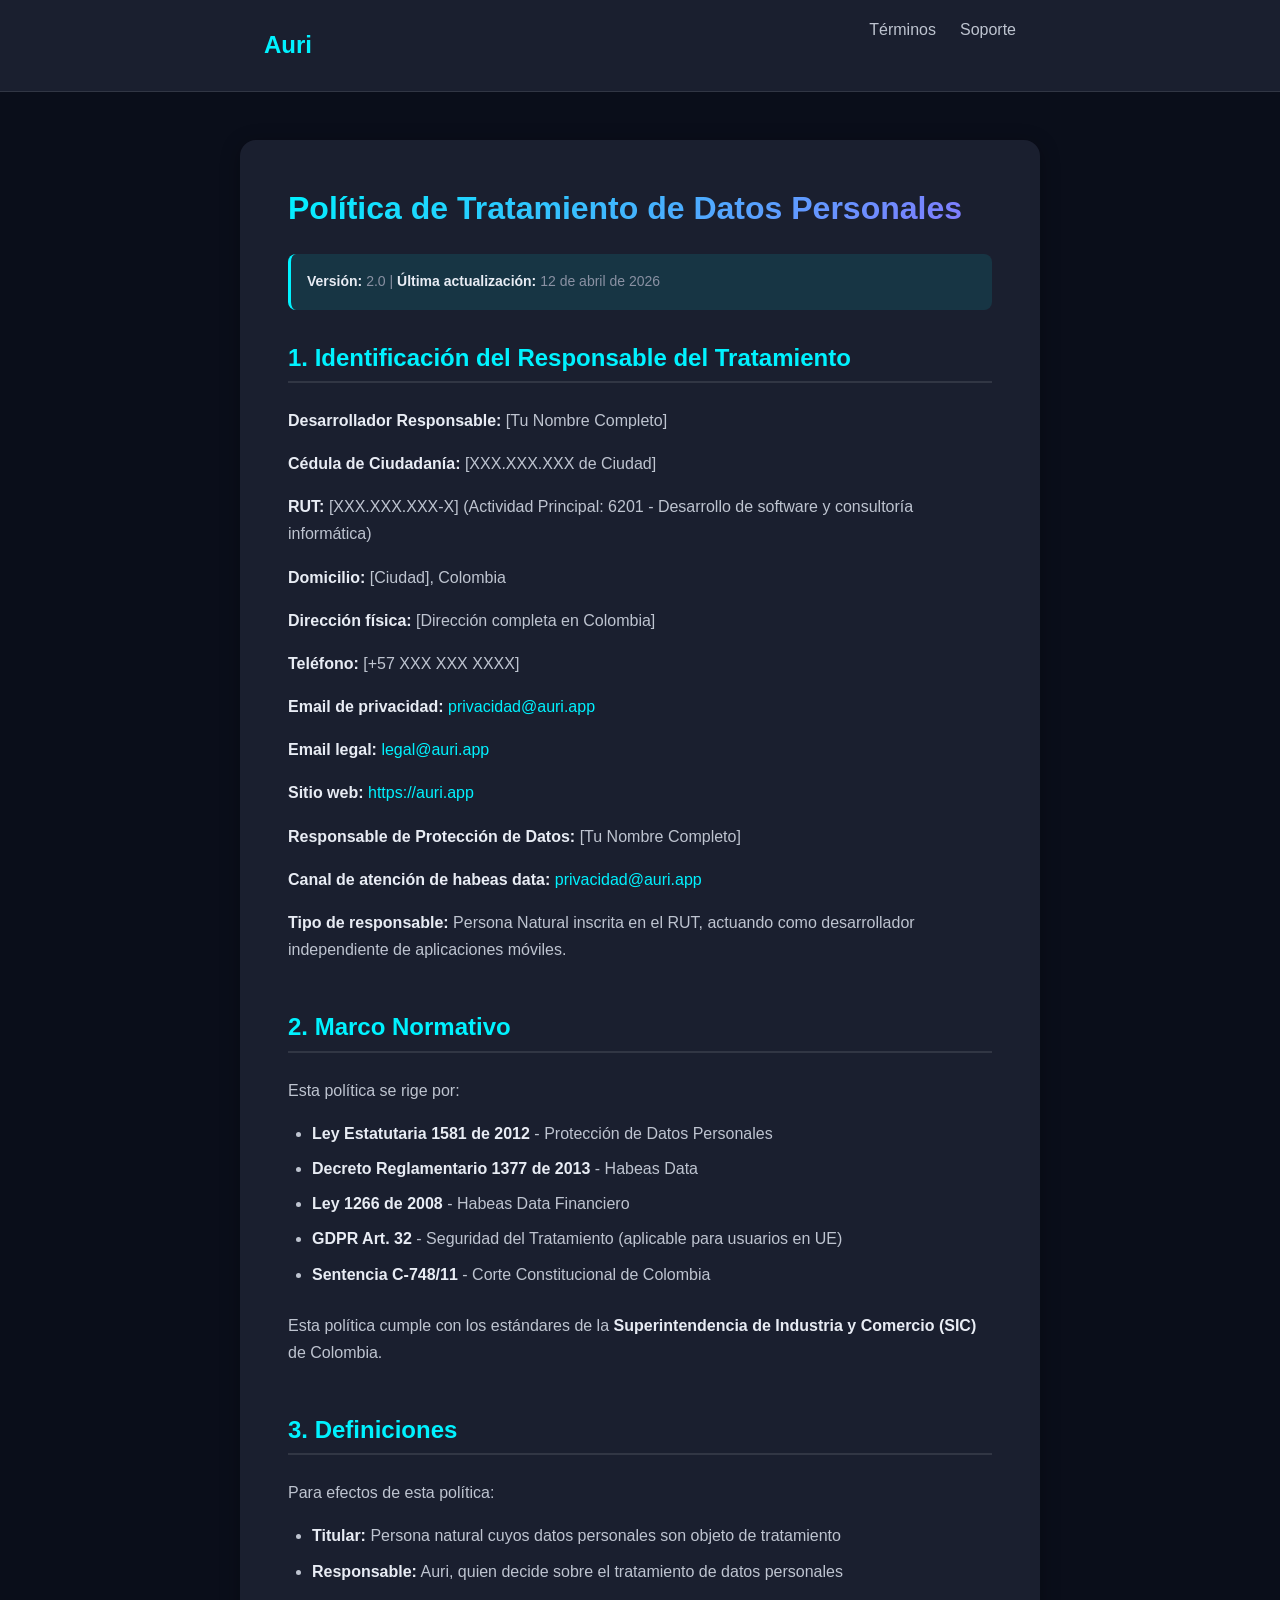
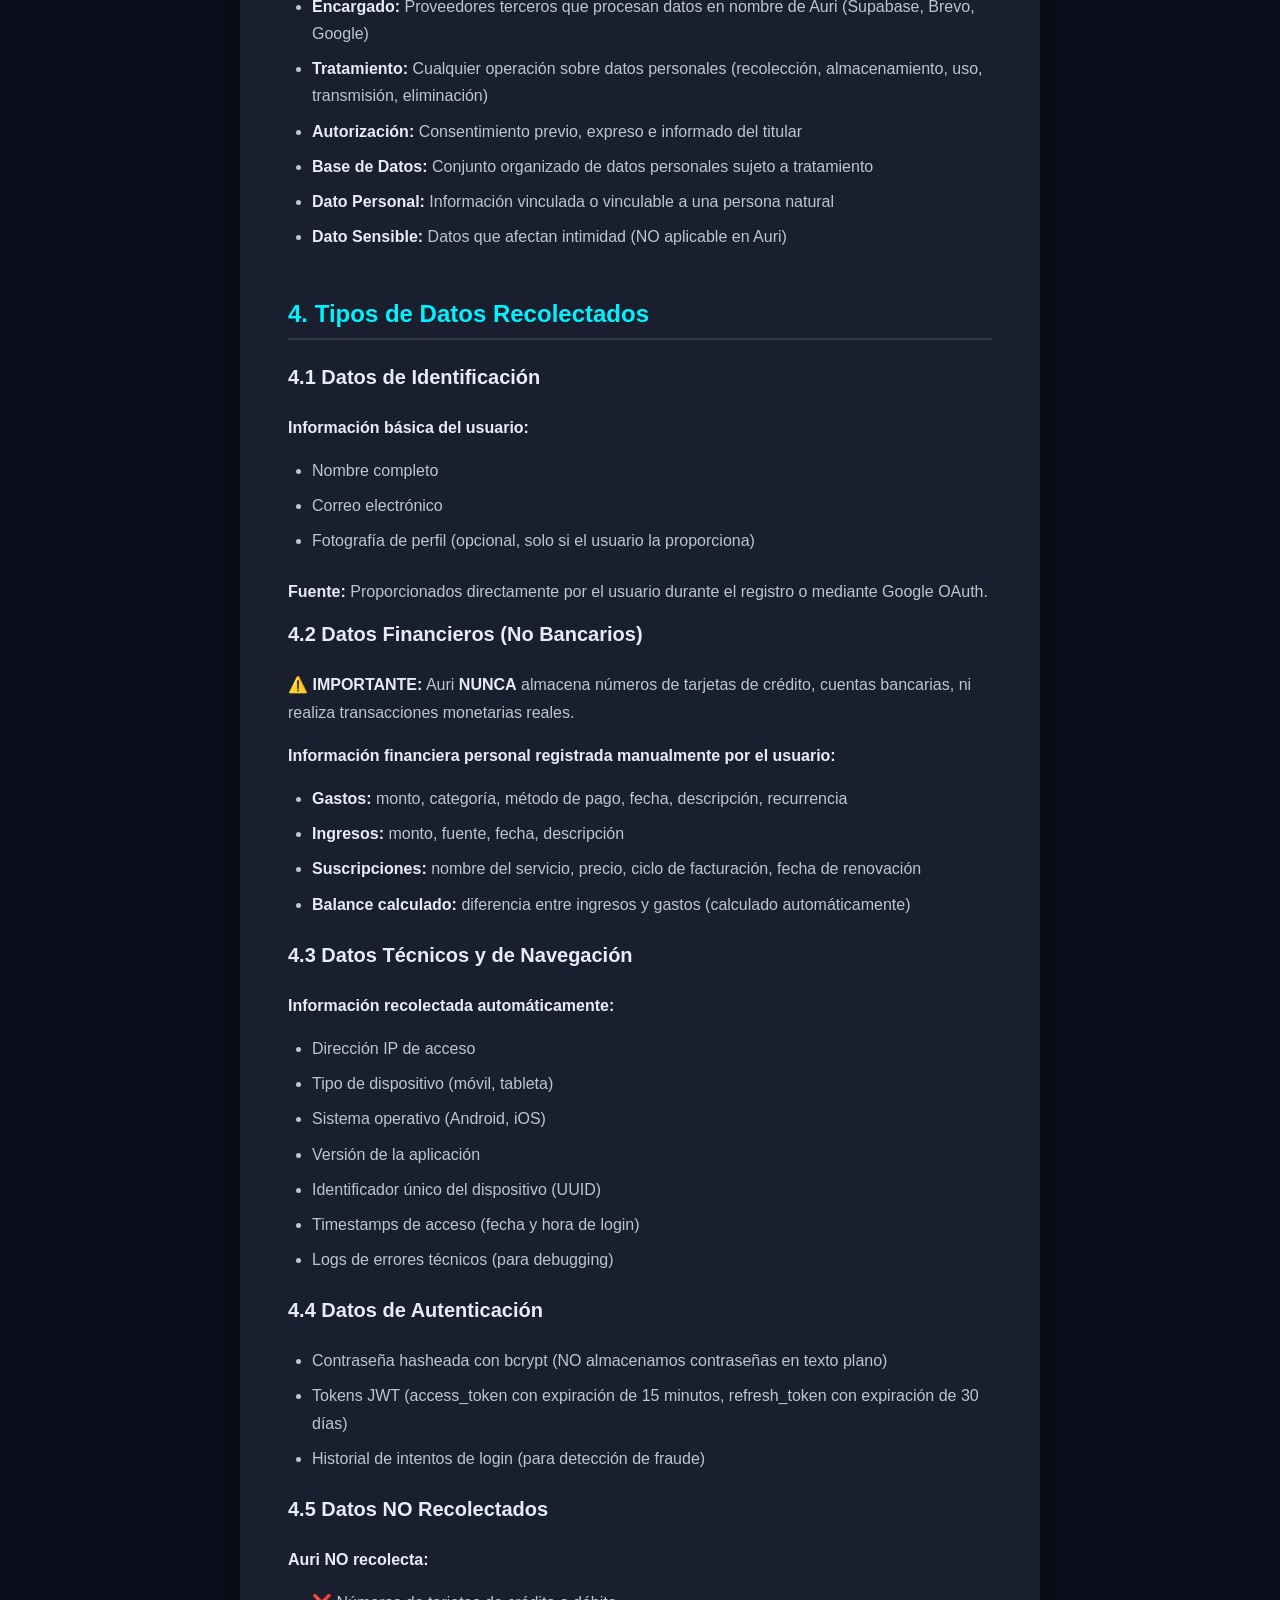
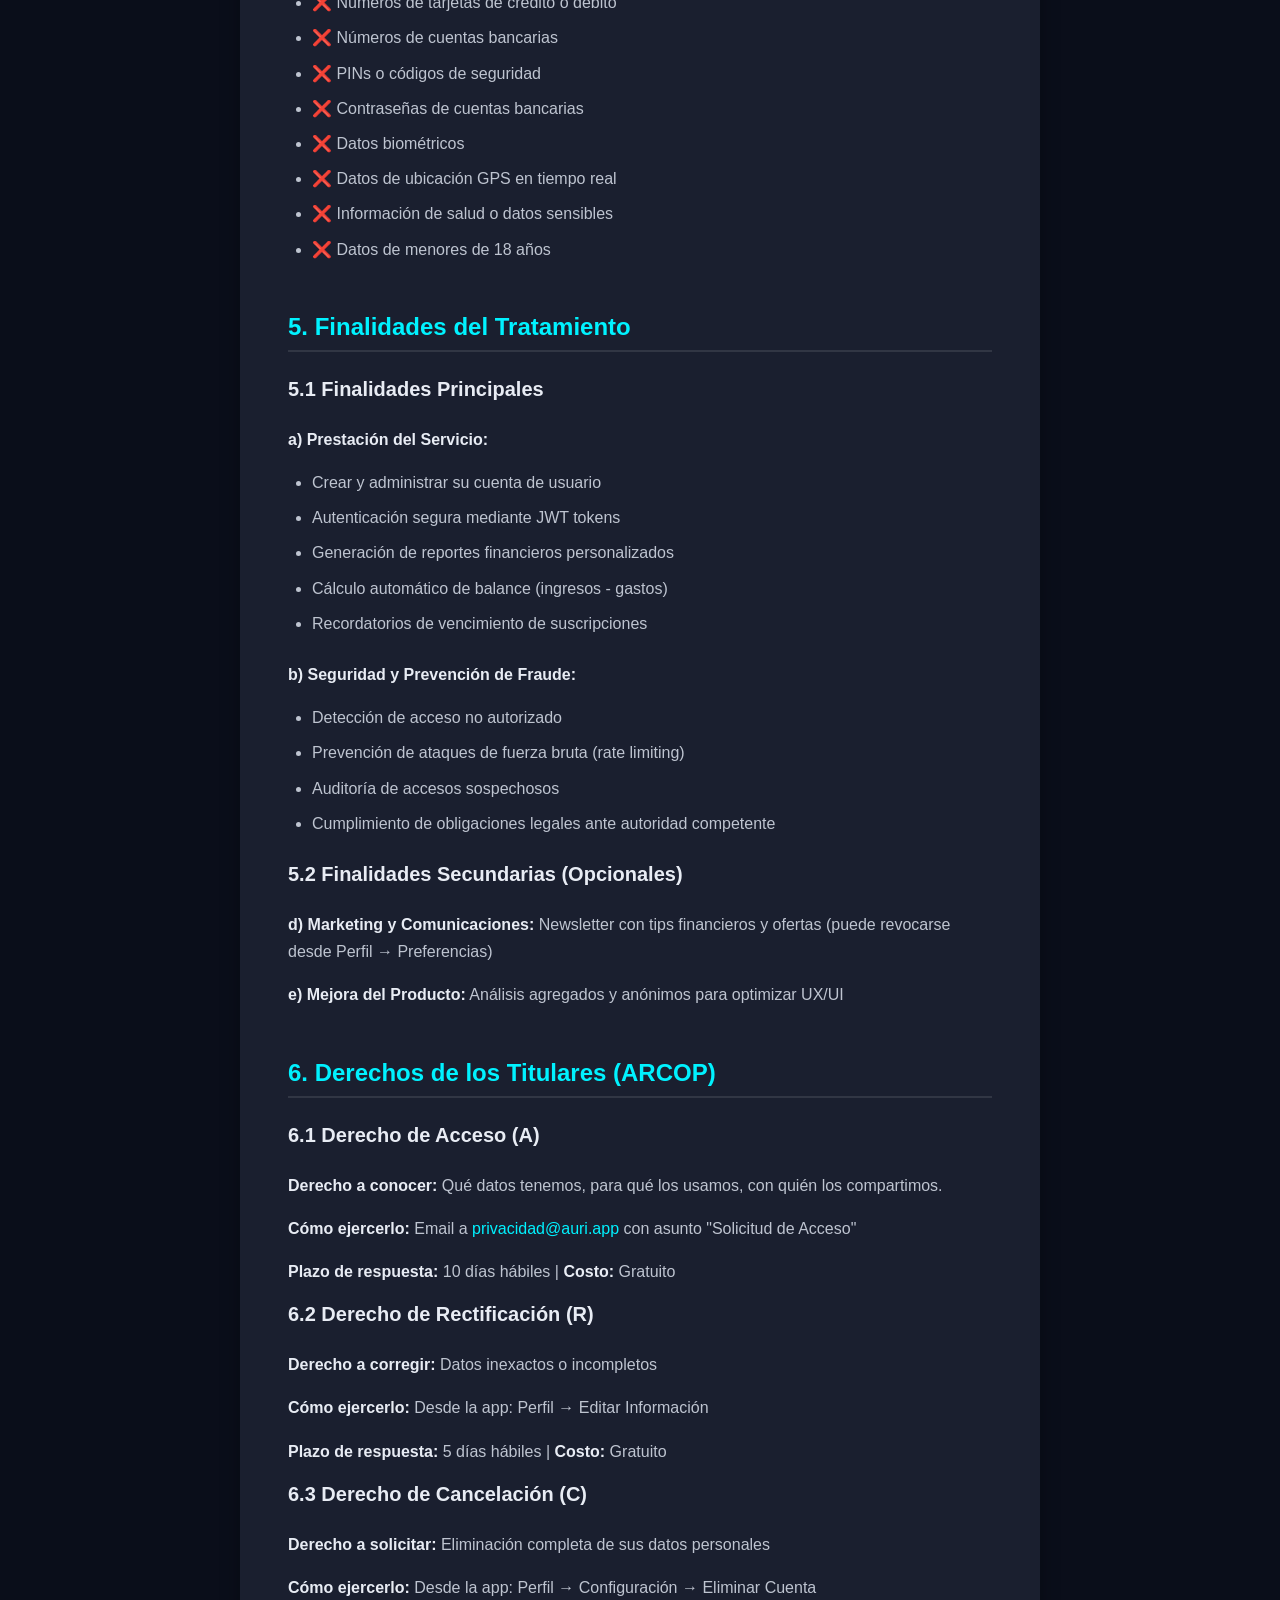
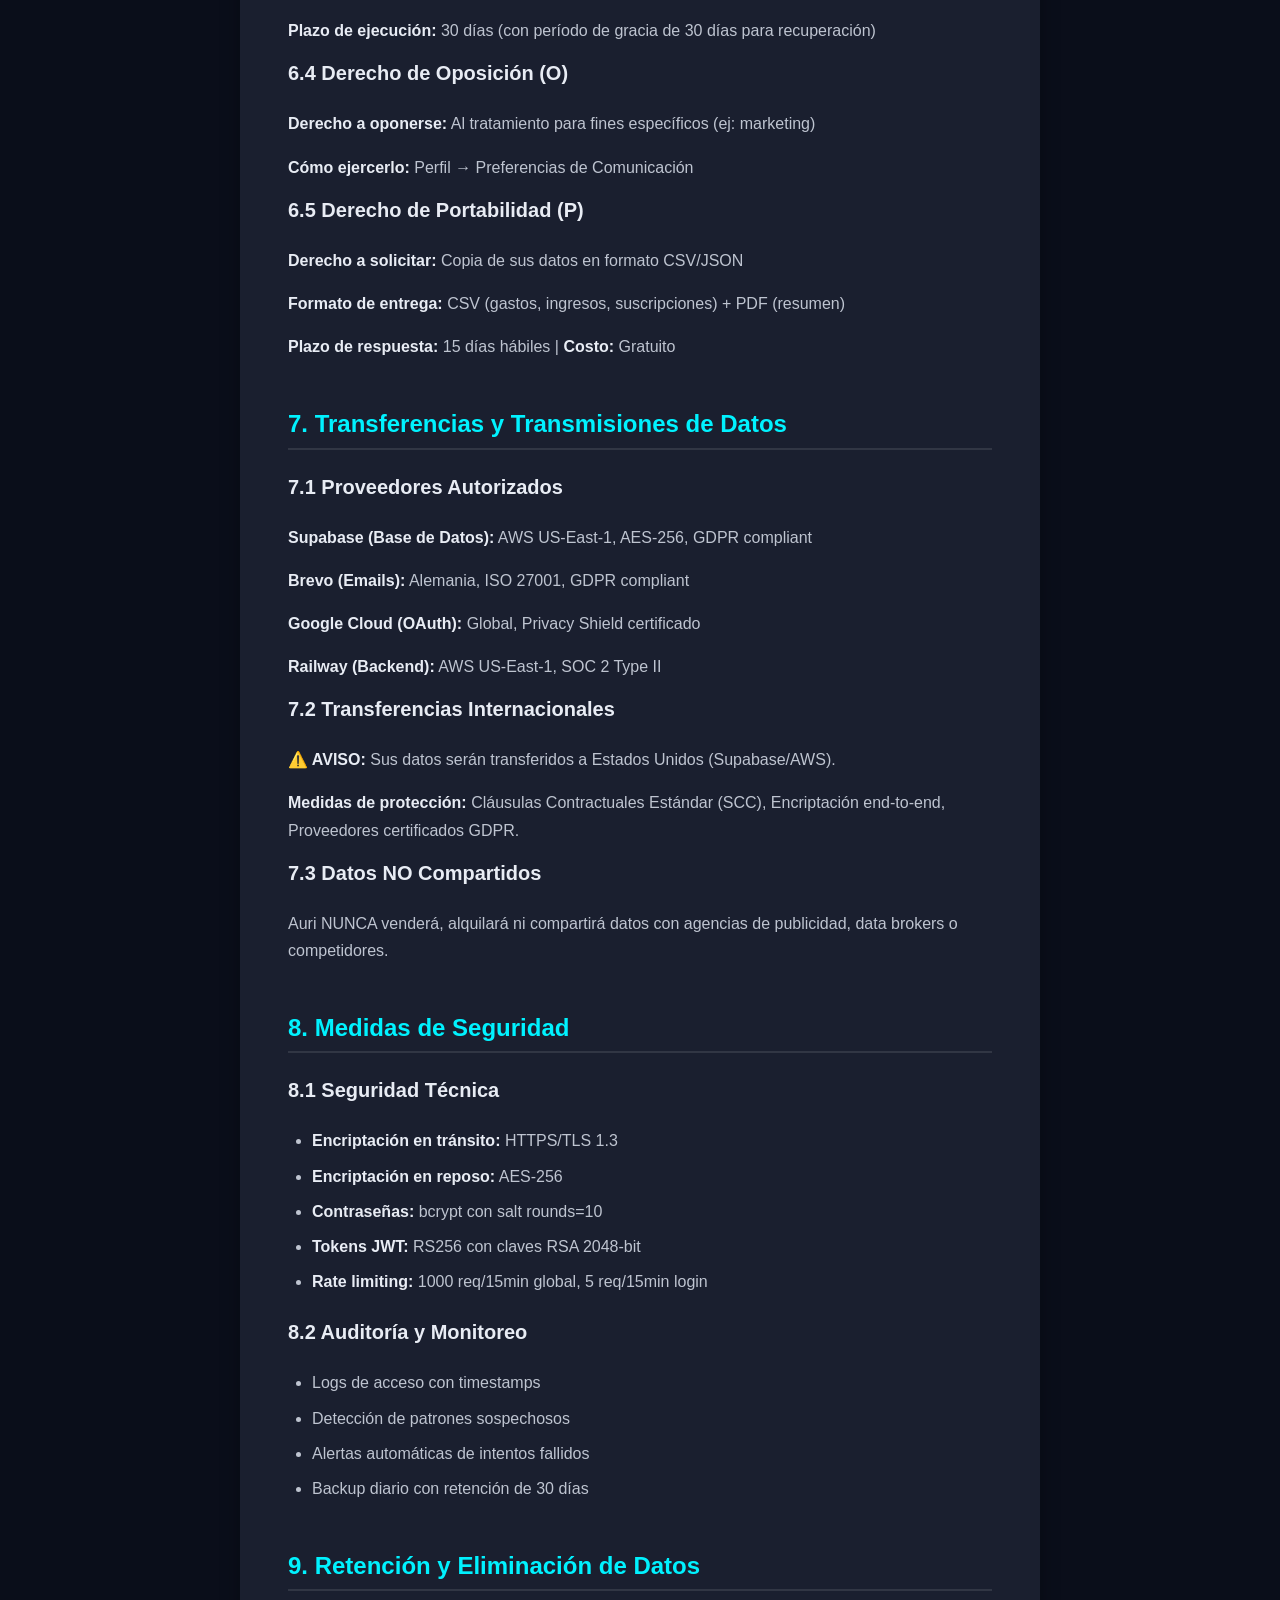
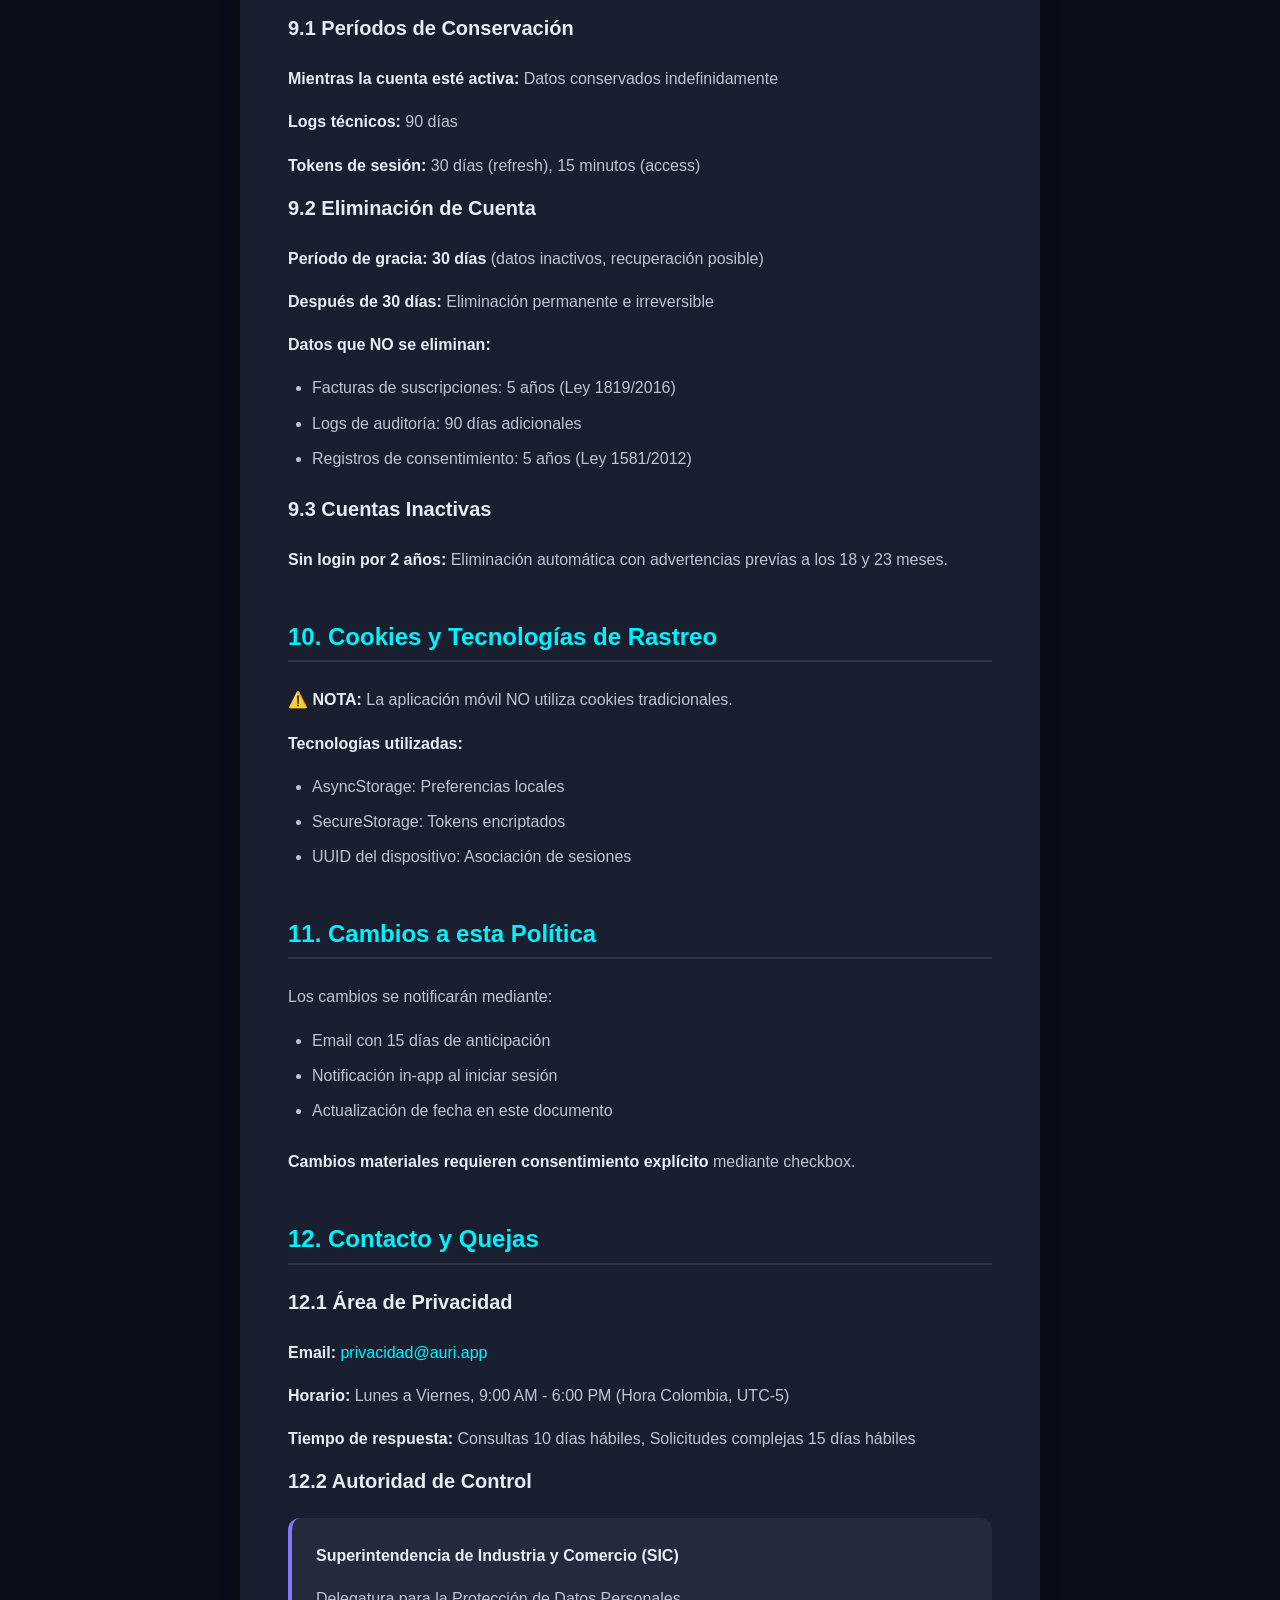
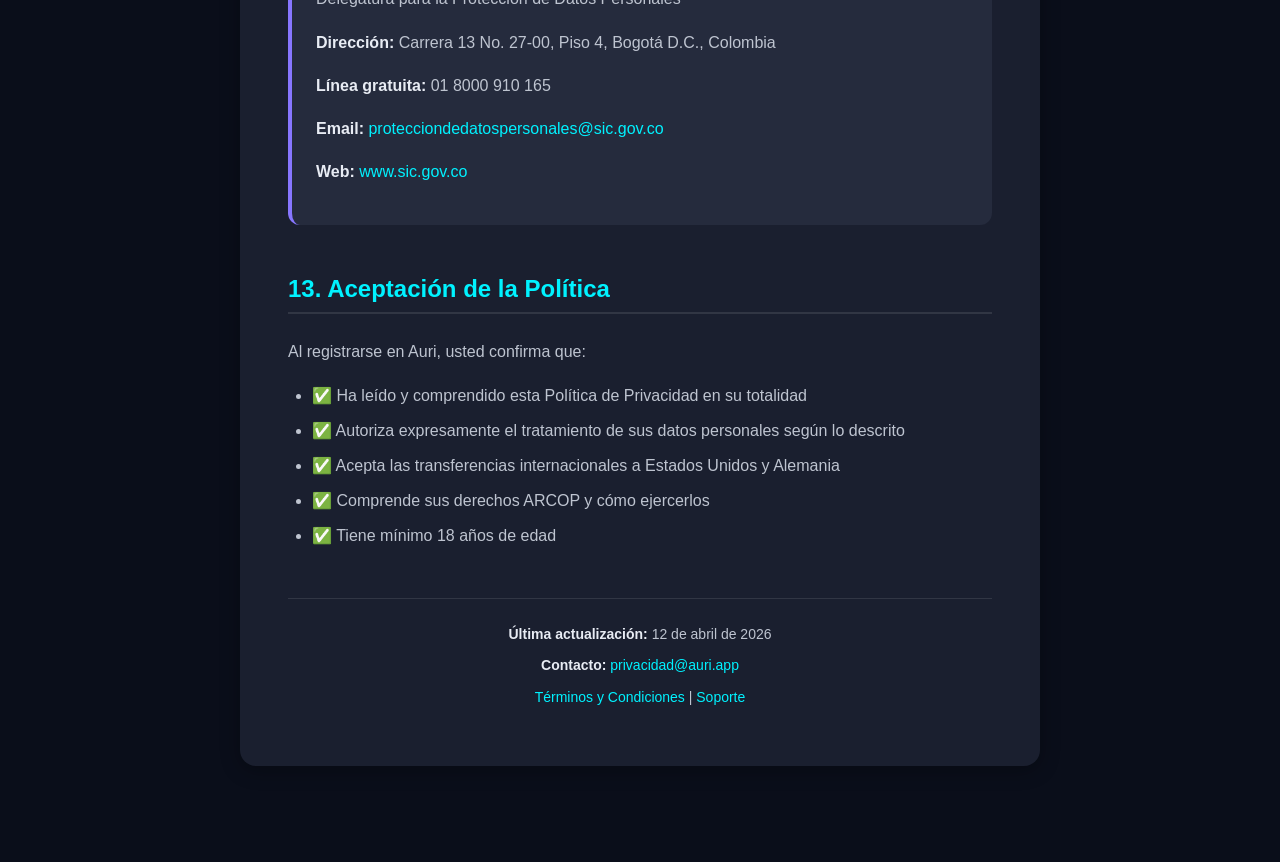
==== privacy.html @ 828a108d "Initial commit: Legal pages complete - Privacy, Terms, Support (HTML + CSS) - US-055 v1.0" ====
<!DOCTYPE html>
<html lang="es-CO">
<head>
  <meta charset="UTF-8">
  <meta name="viewport" content="width=device-width, initial-scale=1.0">
  <title>Política de Privacidad - Auri</title>
  <meta name="description" content="Política de Tratamiento de Datos Personales de Auri - Cumplimiento Ley 1581/2012">
  <link rel="stylesheet" href="assets/styles.css">
</head>
<body>
  <header>
    <nav>
      <div class="container">
        <a href="/" class="logo">Auri</a>
        <ul>
          <li><a href="/terms">Términos</a></li>
          <li><a href="/support">Soporte</a></li>
        </ul>
      </div>
    </nav>
  </header>

  <main>
    <div class="container legal-document">
      <h1>Política de Tratamiento de Datos Personales</h1>
      <p class="metadata">
        <strong>Versión:</strong> 2.0 | 
        <strong>Última actualización:</strong> 12 de abril de 2026
      </p>

      <section id="identificacion">
        <h2>1. Identificación del Responsable del Tratamiento</h2>
        <p><strong>Desarrollador Responsable:</strong> [Tu Nombre Completo]</p>
        <p><strong>Cédula de Ciudadanía:</strong> [XXX.XXX.XXX de Ciudad]</p>
        <p><strong>RUT:</strong> [XXX.XXX.XXX-X] (Actividad Principal: 6201 - Desarrollo de software y consultoría informática)</p>
        <p><strong>Domicilio:</strong> [Ciudad], Colombia</p>
        <p><strong>Dirección física:</strong> [Dirección completa en Colombia]</p>
        <p><strong>Teléfono:</strong> [+57 XXX XXX XXXX]</p>
        <p><strong>Email de privacidad:</strong> <a href="mailto:privacidad@auri.app">privacidad@auri.app</a></p>
        <p><strong>Email legal:</strong> <a href="mailto:legal@auri.app">legal@auri.app</a></p>
        <p><strong>Sitio web:</strong> <a href="https://auri.app">https://auri.app</a></p>
        <p><strong>Responsable de Protección de Datos:</strong> [Tu Nombre Completo]</p>
        <p><strong>Canal de atención de habeas data:</strong> <a href="mailto:privacidad@auri.app">privacidad@auri.app</a></p>
        <p><strong>Tipo de responsable:</strong> Persona Natural inscrita en el RUT, actuando como desarrollador independiente de aplicaciones móviles.</p>
      </section>

      <section id="marco-normativo">
        <h2>2. Marco Normativo</h2>
        <p>Esta política se rige por:</p>
        <ul>
          <li><strong>Ley Estatutaria 1581 de 2012</strong> - Protección de Datos Personales</li>
          <li><strong>Decreto Reglamentario 1377 de 2013</strong> - Habeas Data</li>
          <li><strong>Ley 1266 de 2008</strong> - Habeas Data Financiero</li>
          <li><strong>GDPR Art. 32</strong> - Seguridad del Tratamiento (aplicable para usuarios en UE)</li>
          <li><strong>Sentencia C-748/11</strong> - Corte Constitucional de Colombia</li>
        </ul>
        <p>Esta política cumple con los estándares de la <strong>Superintendencia de Industria y Comercio (SIC)</strong> de Colombia.</p>
      </section>

      <section id="definiciones">
        <h2>3. Definiciones</h2>
        <p>Para efectos de esta política:</p>
        <ul>
          <li><strong>Titular:</strong> Persona natural cuyos datos personales son objeto de tratamiento</li>
          <li><strong>Responsable:</strong> Auri, quien decide sobre el tratamiento de datos personales</li>
          <li><strong>Encargado:</strong> Proveedores terceros que procesan datos en nombre de Auri (Supabase, Brevo, Google)</li>
          <li><strong>Tratamiento:</strong> Cualquier operación sobre datos personales (recolección, almacenamiento, uso, transmisión, eliminación)</li>
          <li><strong>Autorización:</strong> Consentimiento previo, expreso e informado del titular</li>
          <li><strong>Base de Datos:</strong> Conjunto organizado de datos personales sujeto a tratamiento</li>
          <li><strong>Dato Personal:</strong> Información vinculada o vinculable a una persona natural</li>
          <li><strong>Dato Sensible:</strong> Datos que afectan intimidad (NO aplicable en Auri)</li>
        </ul>
      </section>

      <section id="datos-recolectados">
        <h2>4. Tipos de Datos Recolectados</h2>
        
        <h3>4.1 Datos de Identificación</h3>
        <p><strong>Información básica del usuario:</strong></p>
        <ul>
          <li>Nombre completo</li>
          <li>Correo electrónico</li>
          <li>Fotografía de perfil (opcional, solo si el usuario la proporciona)</li>
        </ul>
        <p><strong>Fuente:</strong> Proporcionados directamente por el usuario durante el registro o mediante Google OAuth.</p>

        <h3>4.2 Datos Financieros (No Bancarios)</h3>
        <p><strong>⚠️ IMPORTANTE:</strong> Auri <strong>NUNCA</strong> almacena números de tarjetas de crédito, cuentas bancarias, ni realiza transacciones monetarias reales.</p>
        <p><strong>Información financiera personal registrada manualmente por el usuario:</strong></p>
        <ul>
          <li><strong>Gastos:</strong> monto, categoría, método de pago, fecha, descripción, recurrencia</li>
          <li><strong>Ingresos:</strong> monto, fuente, fecha, descripción</li>
          <li><strong>Suscripciones:</strong> nombre del servicio, precio, ciclo de facturación, fecha de renovación</li>
          <li><strong>Balance calculado:</strong> diferencia entre ingresos y gastos (calculado automáticamente)</li>
        </ul>

        <h3>4.3 Datos Técnicos y de Navegación</h3>
        <p><strong>Información recolectada automáticamente:</strong></p>
        <ul>
          <li>Dirección IP de acceso</li>
          <li>Tipo de dispositivo (móvil, tableta)</li>
          <li>Sistema operativo (Android, iOS)</li>
          <li>Versión de la aplicación</li>
          <li>Identificador único del dispositivo (UUID)</li>
          <li>Timestamps de acceso (fecha y hora de login)</li>
          <li>Logs de errores técnicos (para debugging)</li>
        </ul>

        <h3>4.4 Datos de Autenticación</h3>
        <ul>
          <li>Contraseña hasheada con bcrypt (NO almacenamos contraseñas en texto plano)</li>
          <li>Tokens JWT (access_token con expiración de 15 minutos, refresh_token con expiración de 30 días)</li>
          <li>Historial de intentos de login (para detección de fraude)</li>
        </ul>

        <h3>4.5 Datos NO Recolectados</h3>
        <p><strong>Auri NO recolecta:</strong></p>
        <ul>
          <li>❌ Números de tarjetas de crédito o débito</li>
          <li>❌ Números de cuentas bancarias</li>
          <li>❌ PINs o códigos de seguridad</li>
          <li>❌ Contraseñas de cuentas bancarias</li>
          <li>❌ Datos biométricos</li>
          <li>❌ Datos de ubicación GPS en tiempo real</li>
          <li>❌ Información de salud o datos sensibles</li>
          <li>❌ Datos de menores de 18 años</li>
        </ul>
      </section>

      <section id="finalidades">
        <h2>5. Finalidades del Tratamiento</h2>
        
        <h3>5.1 Finalidades Principales</h3>
        <p><strong>a) Prestación del Servicio:</strong></p>
        <ul>
          <li>Crear y administrar su cuenta de usuario</li>
          <li>Autenticación segura mediante JWT tokens</li>
          <li>Generación de reportes financieros personalizados</li>
          <li>Cálculo automático de balance (ingresos - gastos)</li>
          <li>Recordatorios de vencimiento de suscripciones</li>
        </ul>

        <p><strong>b) Seguridad y Prevención de Fraude:</strong></p>
        <ul>
          <li>Detección de acceso no autorizado</li>
          <li>Prevención de ataques de fuerza bruta (rate limiting)</li>
          <li>Auditoría de accesos sospechosos</li>
          <li>Cumplimiento de obligaciones legales ante autoridad competente</li>
        </ul>

        <h3>5.2 Finalidades Secundarias (Opcionales)</h3>
        <p><strong>d) Marketing y Comunicaciones:</strong> Newsletter con tips financieros y ofertas (puede revocarse desde Perfil → Preferencias)</p>
        <p><strong>e) Mejora del Producto:</strong> Análisis agregados y anónimos para optimizar UX/UI</p>
      </section>

      <section id="derechos-arcop">
        <h2>6. Derechos de los Titulares (ARCOP)</h2>
        
        <h3>6.1 Derecho de Acceso (A)</h3>
        <p><strong>Derecho a conocer:</strong> Qué datos tenemos, para qué los usamos, con quién los compartimos.</p>
        <p><strong>Cómo ejercerlo:</strong> Email a <a href="mailto:privacidad@auri.app">privacidad@auri.app</a> con asunto "Solicitud de Acceso"</p>
        <p><strong>Plazo de respuesta:</strong> 10 días hábiles | <strong>Costo:</strong> Gratuito</p>

        <h3>6.2 Derecho de Rectificación (R)</h3>
        <p><strong>Derecho a corregir:</strong> Datos inexactos o incompletos</p>
        <p><strong>Cómo ejercerlo:</strong> Desde la app: Perfil → Editar Información</p>
        <p><strong>Plazo de respuesta:</strong> 5 días hábiles | <strong>Costo:</strong> Gratuito</p>

        <h3>6.3 Derecho de Cancelación (C)</h3>
        <p><strong>Derecho a solicitar:</strong> Eliminación completa de sus datos personales</p>
        <p><strong>Cómo ejercerlo:</strong> Desde la app: Perfil → Configuración → Eliminar Cuenta</p>
        <p><strong>Plazo de ejecución:</strong> 30 días (con período de gracia de 30 días para recuperación)</p>

        <h3>6.4 Derecho de Oposición (O)</h3>
        <p><strong>Derecho a oponerse:</strong> Al tratamiento para fines específicos (ej: marketing)</p>
        <p><strong>Cómo ejercerlo:</strong> Perfil → Preferencias de Comunicación</p>

        <h3>6.5 Derecho de Portabilidad (P)</h3>
        <p><strong>Derecho a solicitar:</strong> Copia de sus datos en formato CSV/JSON</p>
        <p><strong>Formato de entrega:</strong> CSV (gastos, ingresos, suscripciones) + PDF (resumen)</p>
        <p><strong>Plazo de respuesta:</strong> 15 días hábiles | <strong>Costo:</strong> Gratuito</p>
      </section>

      <section id="transferencias">
        <h2>7. Transferencias y Transmisiones de Datos</h2>
        
        <h3>7.1 Proveedores Autorizados</h3>
        <p><strong>Supabase (Base de Datos):</strong> AWS US-East-1, AES-256, GDPR compliant</p>
        <p><strong>Brevo (Emails):</strong> Alemania, ISO 27001, GDPR compliant</p>
        <p><strong>Google Cloud (OAuth):</strong> Global, Privacy Shield certificado</p>
        <p><strong>Railway (Backend):</strong> AWS US-East-1, SOC 2 Type II</p>

        <h3>7.2 Transferencias Internacionales</h3>
        <p><strong>⚠️ AVISO:</strong> Sus datos serán transferidos a Estados Unidos (Supabase/AWS).</p>
        <p><strong>Medidas de protección:</strong> Cláusulas Contractuales Estándar (SCC), Encriptación end-to-end, Proveedores certificados GDPR.</p>

        <h3>7.3 Datos NO Compartidos</h3>
        <p>Auri NUNCA venderá, alquilará ni compartirá datos con agencias de publicidad, data brokers o competidores.</p>
      </section>

      <section id="seguridad">
        <h2>8. Medidas de Seguridad</h2>
        
        <h3>8.1 Seguridad Técnica</h3>
        <ul>
          <li><strong>Encriptación en tránsito:</strong> HTTPS/TLS 1.3</li>
          <li><strong>Encriptación en reposo:</strong> AES-256</li>
          <li><strong>Contraseñas:</strong> bcrypt con salt rounds=10</li>
          <li><strong>Tokens JWT:</strong> RS256 con claves RSA 2048-bit</li>
          <li><strong>Rate limiting:</strong> 1000 req/15min global, 5 req/15min login</li>
        </ul>

        <h3>8.2 Auditoría y Monitoreo</h3>
        <ul>
          <li>Logs de acceso con timestamps</li>
          <li>Detección de patrones sospechosos</li>
          <li>Alertas automáticas de intentos fallidos</li>
          <li>Backup diario con retención de 30 días</li>
        </ul>
      </section>

      <section id="retencion">
        <h2>9. Retención y Eliminación de Datos</h2>
        
        <h3>9.1 Períodos de Conservación</h3>
        <p><strong>Mientras la cuenta esté activa:</strong> Datos conservados indefinidamente</p>
        <p><strong>Logs técnicos:</strong> 90 días</p>
        <p><strong>Tokens de sesión:</strong> 30 días (refresh), 15 minutos (access)</p>

        <h3>9.2 Eliminación de Cuenta</h3>
        <p><strong>Período de gracia: 30 días</strong> (datos inactivos, recuperación posible)</p>
        <p><strong>Después de 30 días:</strong> Eliminación permanente e irreversible</p>
        <p><strong>Datos que NO se eliminan:</strong></p>
        <ul>
          <li>Facturas de suscripciones: 5 años (Ley 1819/2016)</li>
          <li>Logs de auditoría: 90 días adicionales</li>
          <li>Registros de consentimiento: 5 años (Ley 1581/2012)</li>
        </ul>

        <h3>9.3 Cuentas Inactivas</h3>
        <p><strong>Sin login por 2 años:</strong> Eliminación automática con advertencias previas a los 18 y 23 meses.</p>
      </section>

      <section id="cookies">
        <h2>10. Cookies y Tecnologías de Rastreo</h2>
        <p><strong>⚠️ NOTA:</strong> La aplicación móvil NO utiliza cookies tradicionales.</p>
        <p><strong>Tecnologías utilizadas:</strong></p>
        <ul>
          <li>AsyncStorage: Preferencias locales</li>
          <li>SecureStorage: Tokens encriptados</li>
          <li>UUID del dispositivo: Asociación de sesiones</li>
        </ul>
      </section>

      <section id="cambios">
        <h2>11. Cambios a esta Política</h2>
        <p>Los cambios se notificarán mediante:</p>
        <ul>
          <li>Email con 15 días de anticipación</li>
          <li>Notificación in-app al iniciar sesión</li>
          <li>Actualización de fecha en este documento</li>
        </ul>
        <p><strong>Cambios materiales requieren consentimiento explícito</strong> mediante checkbox.</p>
      </section>

      <section id="contacto">
        <h2>12. Contacto y Quejas</h2>
        
        <h3>12.1 Área de Privacidad</h3>
        <p><strong>Email:</strong> <a href="mailto:privacidad@auri.app">privacidad@auri.app</a></p>
        <p><strong>Horario:</strong> Lunes a Viernes, 9:00 AM - 6:00 PM (Hora Colombia, UTC-5)</p>
        <p><strong>Tiempo de respuesta:</strong> Consultas 10 días hábiles, Solicitudes complejas 15 días hábiles</p>

        <h3>12.2 Autoridad de Control</h3>
        <div class="external-entity">
          <p><strong>Superintendencia de Industria y Comercio (SIC)</strong></p>
          <p>Delegatura para la Protección de Datos Personales</p>
          <p><strong>Dirección:</strong> Carrera 13 No. 27-00, Piso 4, Bogotá D.C., Colombia</p>
          <p><strong>Línea gratuita:</strong> 01 8000 910 165</p>
          <p><strong>Email:</strong> <a href="mailto:protecciondedatospersonales@sic.gov.co">protecciondedatospersonales@sic.gov.co</a></p>
          <p><strong>Web:</strong> <a href="https://www.sic.gov.co" target="_blank">www.sic.gov.co</a></p>
        </div>
      </section>

      <section id="aceptacion">
        <h2>13. Aceptación de la Política</h2>
        <p>Al registrarse en Auri, usted confirma que:</p>
        <ul>
          <li>✅ Ha leído y comprendido esta Política de Privacidad en su totalidad</li>
          <li>✅ Autoriza expresamente el tratamiento de sus datos personales según lo descrito</li>
          <li>✅ Acepta las transferencias internacionales a Estados Unidos y Alemania</li>
          <li>✅ Comprende sus derechos ARCOP y cómo ejercerlos</li>
          <li>✅ Tiene mínimo 18 años de edad</li>
        </ul>
      </section>

      <footer class="document-footer">
        <p><strong>Última actualización:</strong> 12 de abril de 2026</p>
        <p><strong>Contacto:</strong> <a href="mailto:privacidad@auri.app">privacidad@auri.app</a></p>
        <p><a href="/terms">Términos y Condiciones</a> | <a href="/support">Soporte</a></p>
      </footer>
    </div>
  </main>
</body>
</html>
---- assets/styles.css ----
/* ============================================
   AURI LEGAL PAGES - STYLES
   Design System: The Luminous Vault
   ============================================ */

/* === VARIABLES === */
:root {
  /* Colors */
  --surface: #0A0E1A;
  --surface-container: #1A1F2F;
  --surface-container-high: #252B3D;
  
  --on-surface: #E8ECF4;
  --on-surface-variant: #BEC4D0;
  --on-surface-muted: #8A91A3;
  
  --primary: #00F2FF;
  --primary-dim: rgba(0, 242, 255, 0.1);
  --secondary: #8776FF;
  --tertiary: #00F262;
  
  --border: rgba(255, 255, 255, 0.1);
  
  /* Typography */
  --font-family: 'Plus Jakarta Sans', -apple-system, BlinkMacSystemFont, 'Segoe UI', 'Roboto', sans-serif;
  
  /* Spacing */
  --spacing-xs: 0.5rem;
  --spacing-sm: 1rem;
  --spacing-md: 1.5rem;
  --spacing-lg: 2rem;
  --spacing-xl: 3rem;
  
  /* Border Radius */
  --radius-sm: 8px;
  --radius-md: 12px;
  --radius-lg: 16px;
}

/* === RESET & BASE === */
* {
  margin: 0;
  padding: 0;
  box-sizing: border-box;
}

html {
  font-size: 16px;
  scroll-behavior: smooth;
}

body {
  font-family: var(--font-family);
  background: var(--surface);
  color: var(--on-surface);
  line-height: 1.7;
  -webkit-font-smoothing: antialiased;
  -moz-osx-font-smoothing: grayscale;
}

/* === TYPOGRAPHY === */
h1, h2, h3, h4, h5, h6 {
  font-weight: 700;
  line-height: 1.3;
  margin-bottom: var(--spacing-md);
  color: var(--on-surface);
}

h1 {
  font-size: 2rem;
  background: linear-gradient(135deg, var(--primary), var(--secondary));
  -webkit-background-clip: text;
  -webkit-text-fill-color: transparent;
  background-clip: text;
}

h2 {
  font-size: 1.5rem;
  color: var(--primary);
  border-bottom: 2px solid var(--border);
  padding-bottom: var(--spacing-xs);
  margin-top: var(--spacing-lg);
}

h3 {
  font-size: 1.25rem;
  color: var(--on-surface);
}

p {
  margin-bottom: var(--spacing-sm);
  color: var(--on-surface-variant);
}

a {
  color: var(--primary);
  text-decoration: none;
  transition: color 0.2s ease;
}

a:hover {
  color: var(--secondary);
  text-decoration: underline;
}

/* === HEADER & NAV === */
header {
  background: var(--surface-container);
  border-bottom: 1px solid var(--border);
  position: sticky;
  top: 0;
  z-index: 100;
  backdrop-filter: blur(10px);
}

nav {
  padding: var(--spacing-sm) 0;
}

nav .container {
  display: flex;
  justify-content: space-between;
  align-items: center;
}

nav .logo {
  font-size: 1.5rem;
  font-weight: 800;
  color: var(--primary);
  text-decoration: none;
}

nav ul {
  display: flex;
  gap: var(--spacing-md);
  list-style: none;
}

nav ul li a {
  color: var(--on-surface-variant);
  font-weight: 500;
  text-decoration: none;
  transition: color 0.2s ease;
}

nav ul li a:hover {
  color: var(--primary);
}

/* === CONTAINER === */
.container {
  max-width: 800px;
  margin: 0 auto;
  padding: 0 var(--spacing-sm);
}

@media (min-width: 768px) {
  .container {
    padding: 0 var(--spacing-md);
  }
}

/* === MAIN CONTENT === */
main {
  padding: var(--spacing-xl) 0;
  min-height: 80vh;
}

.legal-document {
  background: var(--surface-container);
  border-radius: var(--radius-lg);
  padding: var(--spacing-lg);
  margin-bottom: var(--spacing-xl);
  box-shadow: 0 4px 20px rgba(0, 0, 0, 0.3);
}

@media (min-width: 768px) {
  .legal-document {
    padding: var(--spacing-xl);
  }
}

.metadata {
  font-size: 0.875rem;
  color: var(--on-surface-muted);
  padding: var(--spacing-sm);
  background: var(--primary-dim);
  border-left: 3px solid var(--primary);
  border-radius: var(--radius-sm);
  margin-bottom: var(--spacing-lg);
}

/* === LISTS === */
ul, ol {
  margin-left: var(--spacing-md);
  margin-bottom: var(--spacing-md);
  color: var(--on-surface-variant);
}

li {
  margin-bottom: var(--spacing-xs);
}

/* === SECTIONS === */
section {
  margin-bottom: var(--spacing-xl);
}

section:last-child {
  margin-bottom: 0;
}

/* === TABLES === */
table {
  width: 100%;
  border-collapse: collapse;
  margin: var(--spacing-md) 0;
  background: var(--surface-container-high);
  border-radius: var(--radius-md);
  overflow: hidden;
}

th, td {
  padding: var(--spacing-sm);
  text-align: left;
  border-bottom: 1px solid var(--border);
}

th {
  background: var(--primary-dim);
  color: var(--primary);
  font-weight: 600;
}

tr:last-child td {
  border-bottom: none;
}

/* === CODE BLOCKS === */
code {
  background: var(--surface-container-high);
  padding: 2px 6px;
  border-radius: 4px;
  font-family: 'Courier New', monospace;
  font-size: 0.875rem;
  color: var(--tertiary);
}

pre {
  background: var(--surface-container-high);
  padding: var(--spacing-sm);
  border-radius: var(--radius-sm);
  overflow-x: auto;
  margin: var(--spacing-md) 0;
}

pre code {
  background: transparent;
  padding: 0;
}

/* === SUPPORT PAGE SPECIFIC === */
.support-page .lead {
  font-size: 1.125rem;
  color: var(--on-surface-variant);
  margin-bottom: var(--spacing-xl);
}

.contact-cards {
  display: grid;
  gap: var(--spacing-md);
  margin: var(--spacing-md) 0;
}

@media (min-width: 768px) {
  .contact-cards {
    grid-template-columns: repeat(3, 1fr);
  }
}

.card {
  background: var(--surface-container-high);
  padding: var(--spacing-md);
  border-radius: var(--radius-md);
  border: 1px solid var(--border);
  transition: border-color 0.3s ease, transform 0.3s ease;
}

.card:hover {
  border-color: var(--primary);
  transform: translateY(-2px);
}

.card h3 {
  color: var(--primary);
  font-size: 1.125rem;
  margin-bottom: var(--spacing-sm);
}

/* === FAQ === */
.faq-item {
  background: var(--surface-container-high);
  border: 1px solid var(--border);
  border-radius: var(--radius-md);
  margin-bottom: var(--spacing-sm);
  overflow: hidden;
  transition: border-color 0.3s ease;
}

.faq-item:hover {
  border-color: var(--primary);
}

.faq-item summary {
  padding: var(--spacing-sm) var(--spacing-md);
  cursor: pointer;
  font-weight: 600;
  color: var(--on-surface);
  list-style: none;
  display: flex;
  justify-content: space-between;
  align-items: center;
}

.faq-item summary::-webkit-details-marker {
  display: none;
}

.faq-item summary::after {
  content: '+';
  font-size: 1.5rem;
  color: var(--primary);
  transition: transform 0.3s ease;
}

.faq-item[open] summary::after {
  transform: rotate(45deg);
}

.faq-item p {
  padding: 0 var(--spacing-md) var(--spacing-md);
  color: var(--on-surface-variant);
}

/* === EXTERNAL ENTITY === */
.external-entity {
  background: var(--surface-container-high);
  padding: var(--spacing-md);
  border-radius: var(--radius-md);
  border-left: 4px solid var(--secondary);
  margin: var(--spacing-md) 0;
}

.external-entity h3 {
  color: var(--secondary);
  margin-bottom: var(--spacing-sm);
}

/* === SUPPORT CATEGORIES === */
.support-categories {
  list-style: none;
  margin-left: 0;
}

.support-categories li {
  padding: var(--spacing-sm);
  border-left: 3px solid var(--primary);
  background: var(--surface-container-high);
  border-radius: var(--radius-sm);
  margin-bottom: var(--spacing-sm);
}

/* === FOOTER === */
.document-footer {
  margin-top: var(--spacing-xl);
  padding-top: var(--spacing-md);
  border-top: 1px solid var(--border);
  text-align: center;
  color: var(--on-surface-muted);
  font-size: 0.875rem;
}

.document-footer p {
  margin-bottom: var(--spacing-xs);
}

/* === HR === */
hr {
  border: none;
  border-top: 1px solid var(--border);
  margin: var(--spacing-lg) 0;
}

/* === HIGHLIGHTS === */
strong {
  color: var(--on-surface);
  font-weight: 600;
}

mark {
  background: var(--primary-dim);
  color: var(--primary);
  padding: 2px 4px;
  border-radius: 4px;
}

/* === RESPONSIVE === */
@media (max-width: 767px) {
  h1 {
    font-size: 1.75rem;
  }
  
  h2 {
    font-size: 1.25rem;
  }
  
  nav ul {
    gap: var(--spacing-sm);
  }
}

/* === PRINT STYLES === */
@media print {
  body {
    background: white;
    color: black;
  }
  
  header, nav {
    display: none;
  }
  
  .legal-document {
    box-shadow: none;
    border: 1px solid #ccc;
  }
  
  a {
    color: black;
    text-decoration: underline;
  }
}
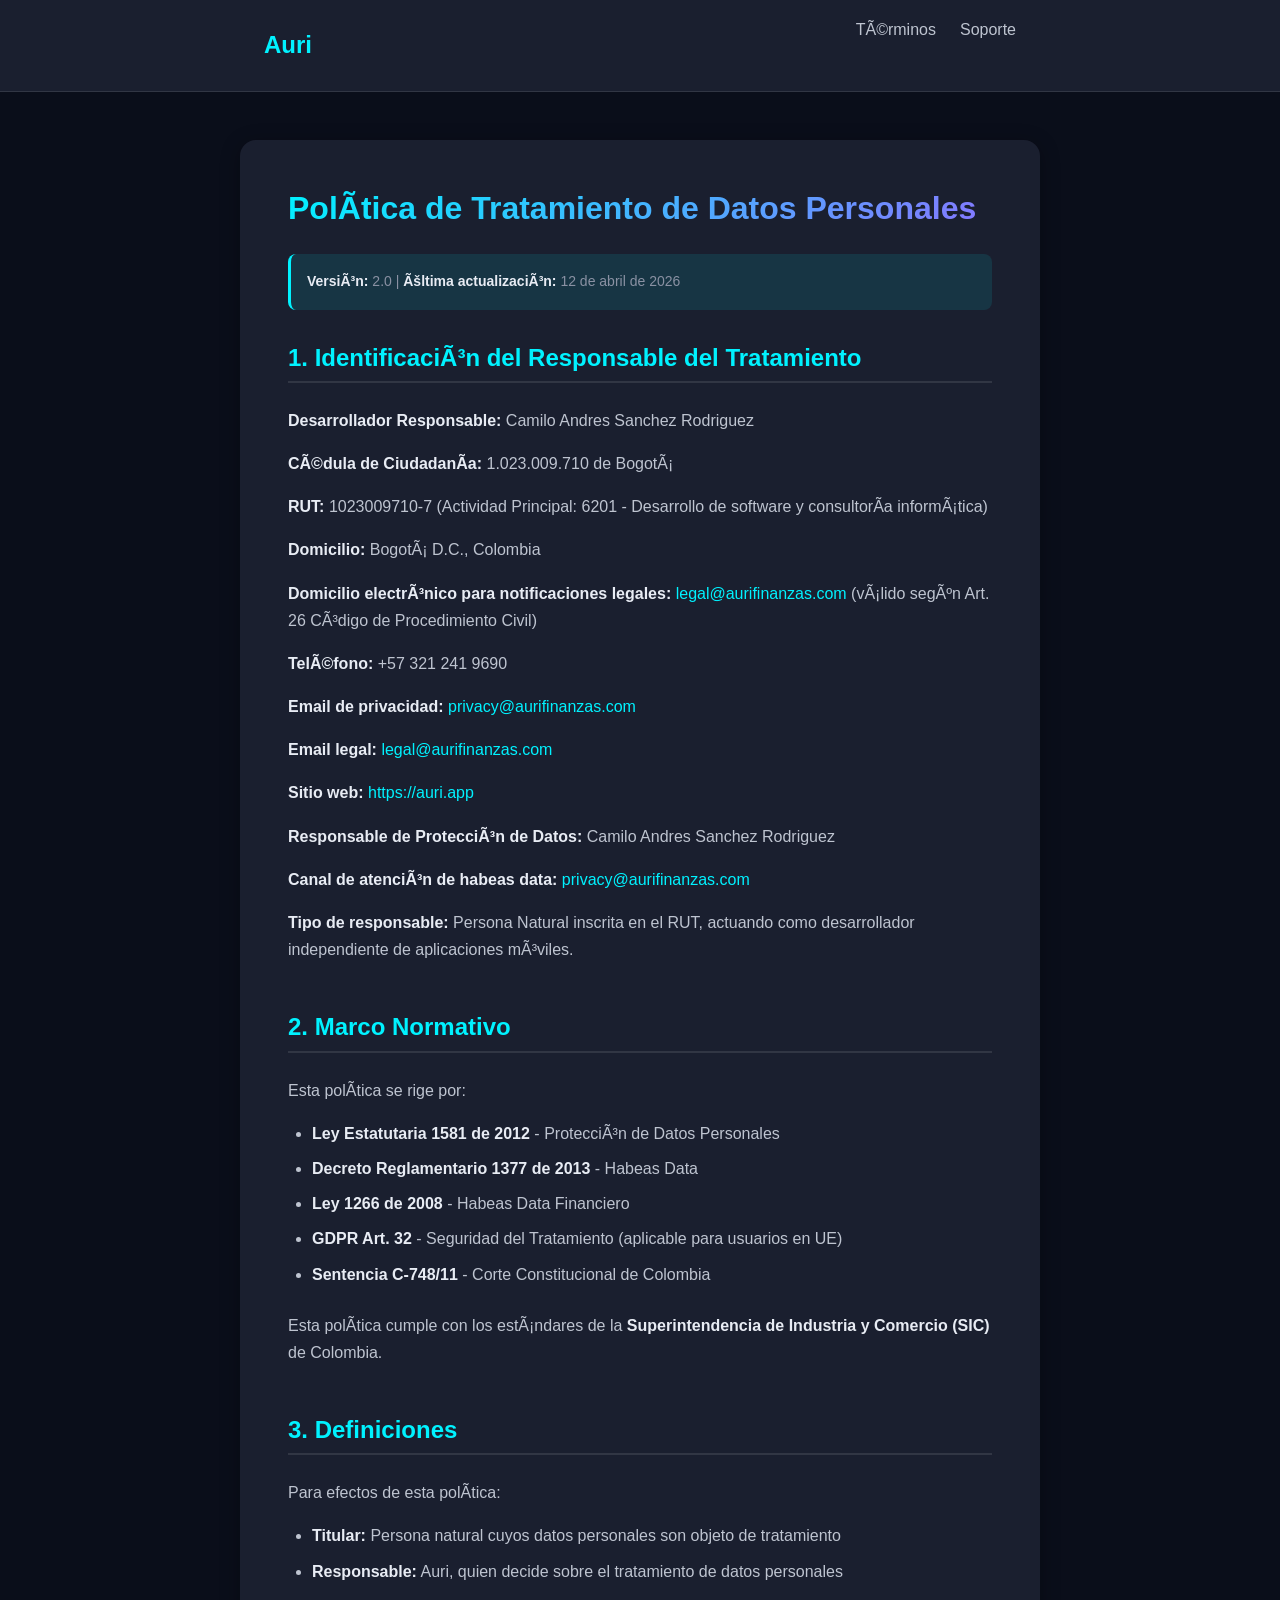
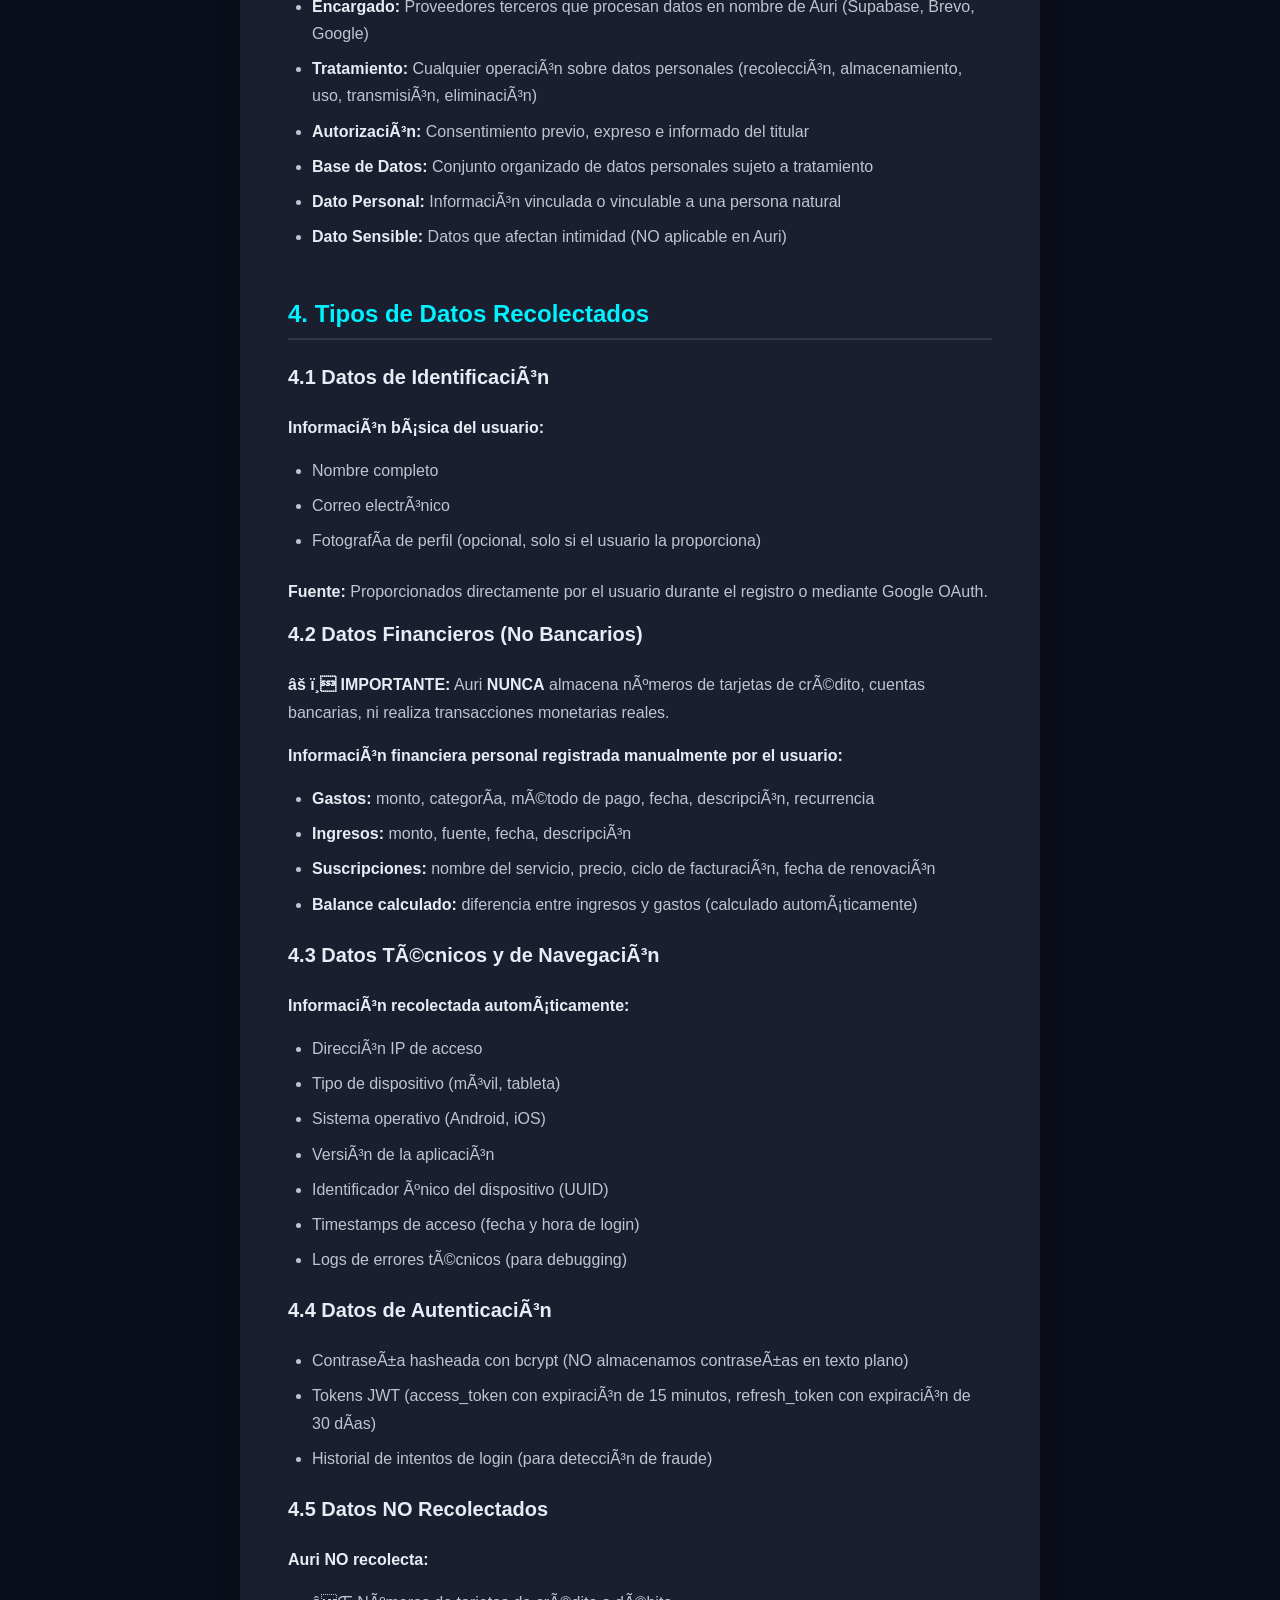
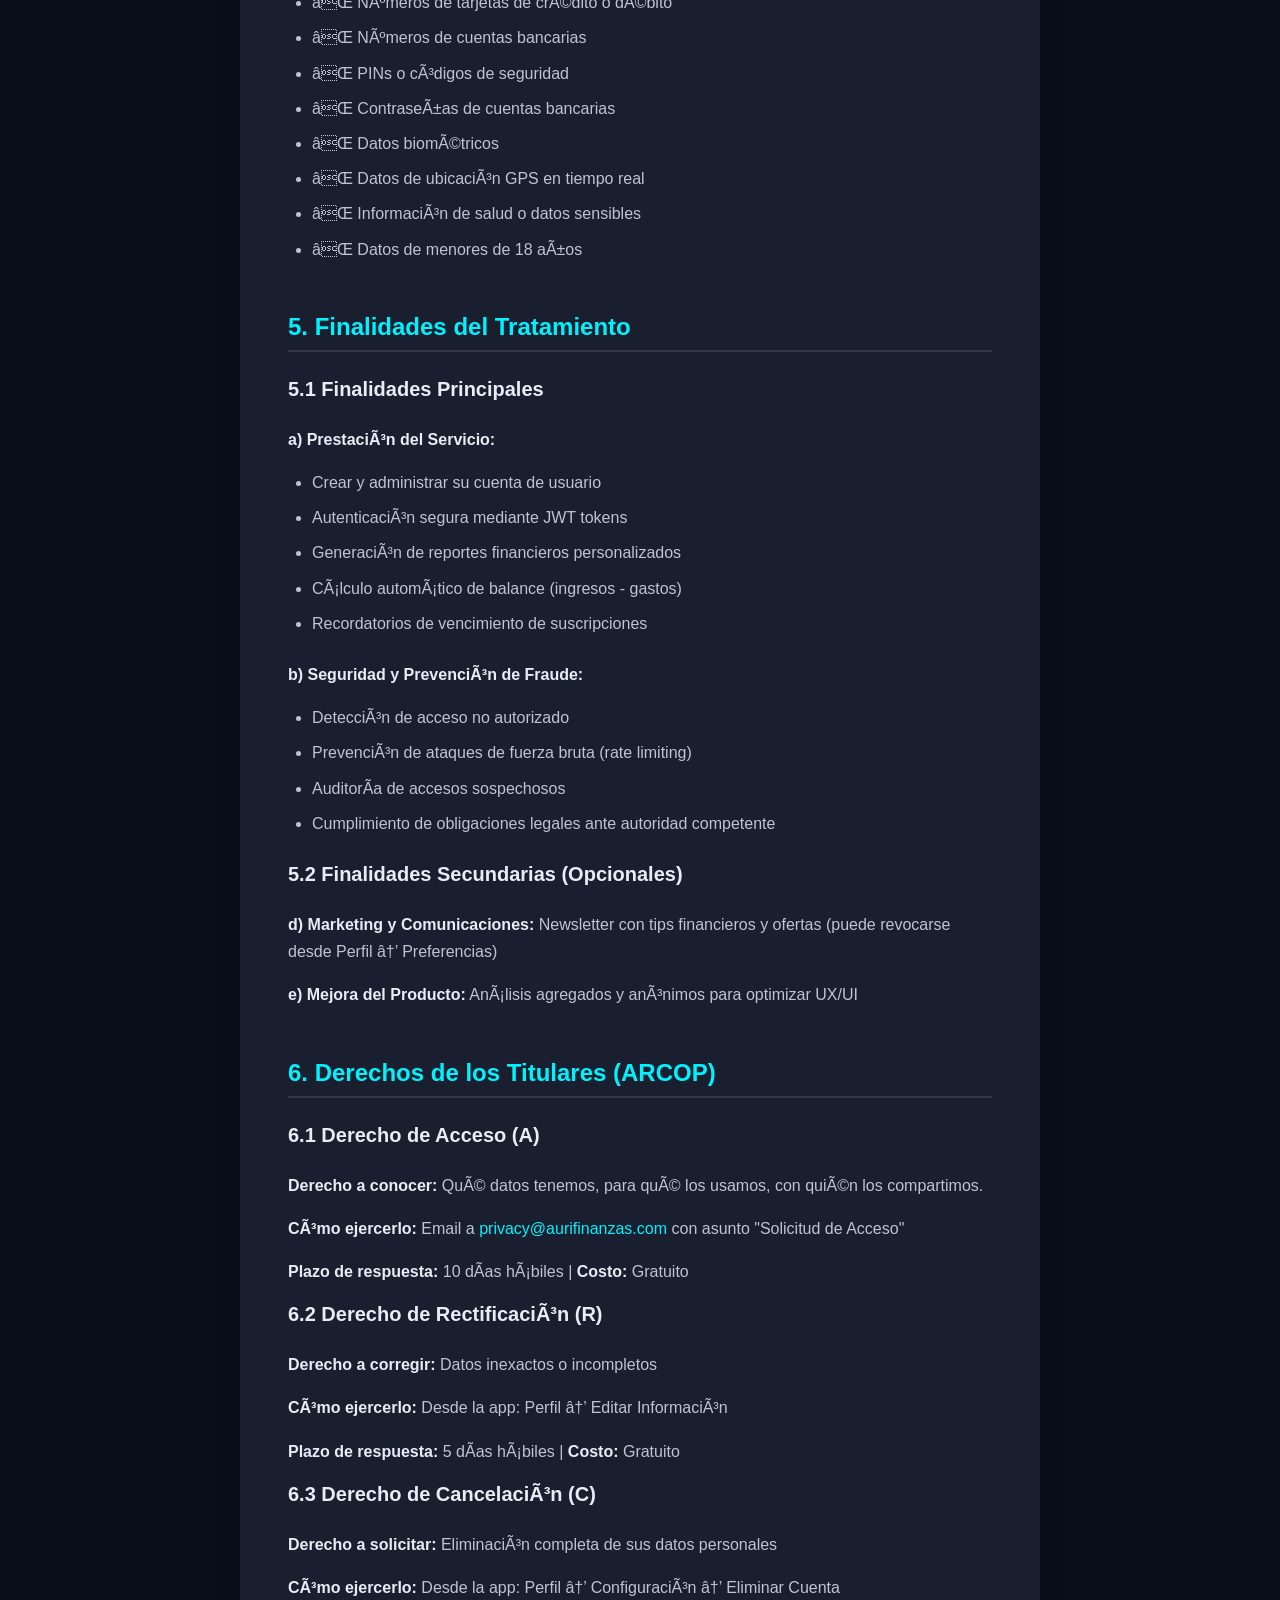
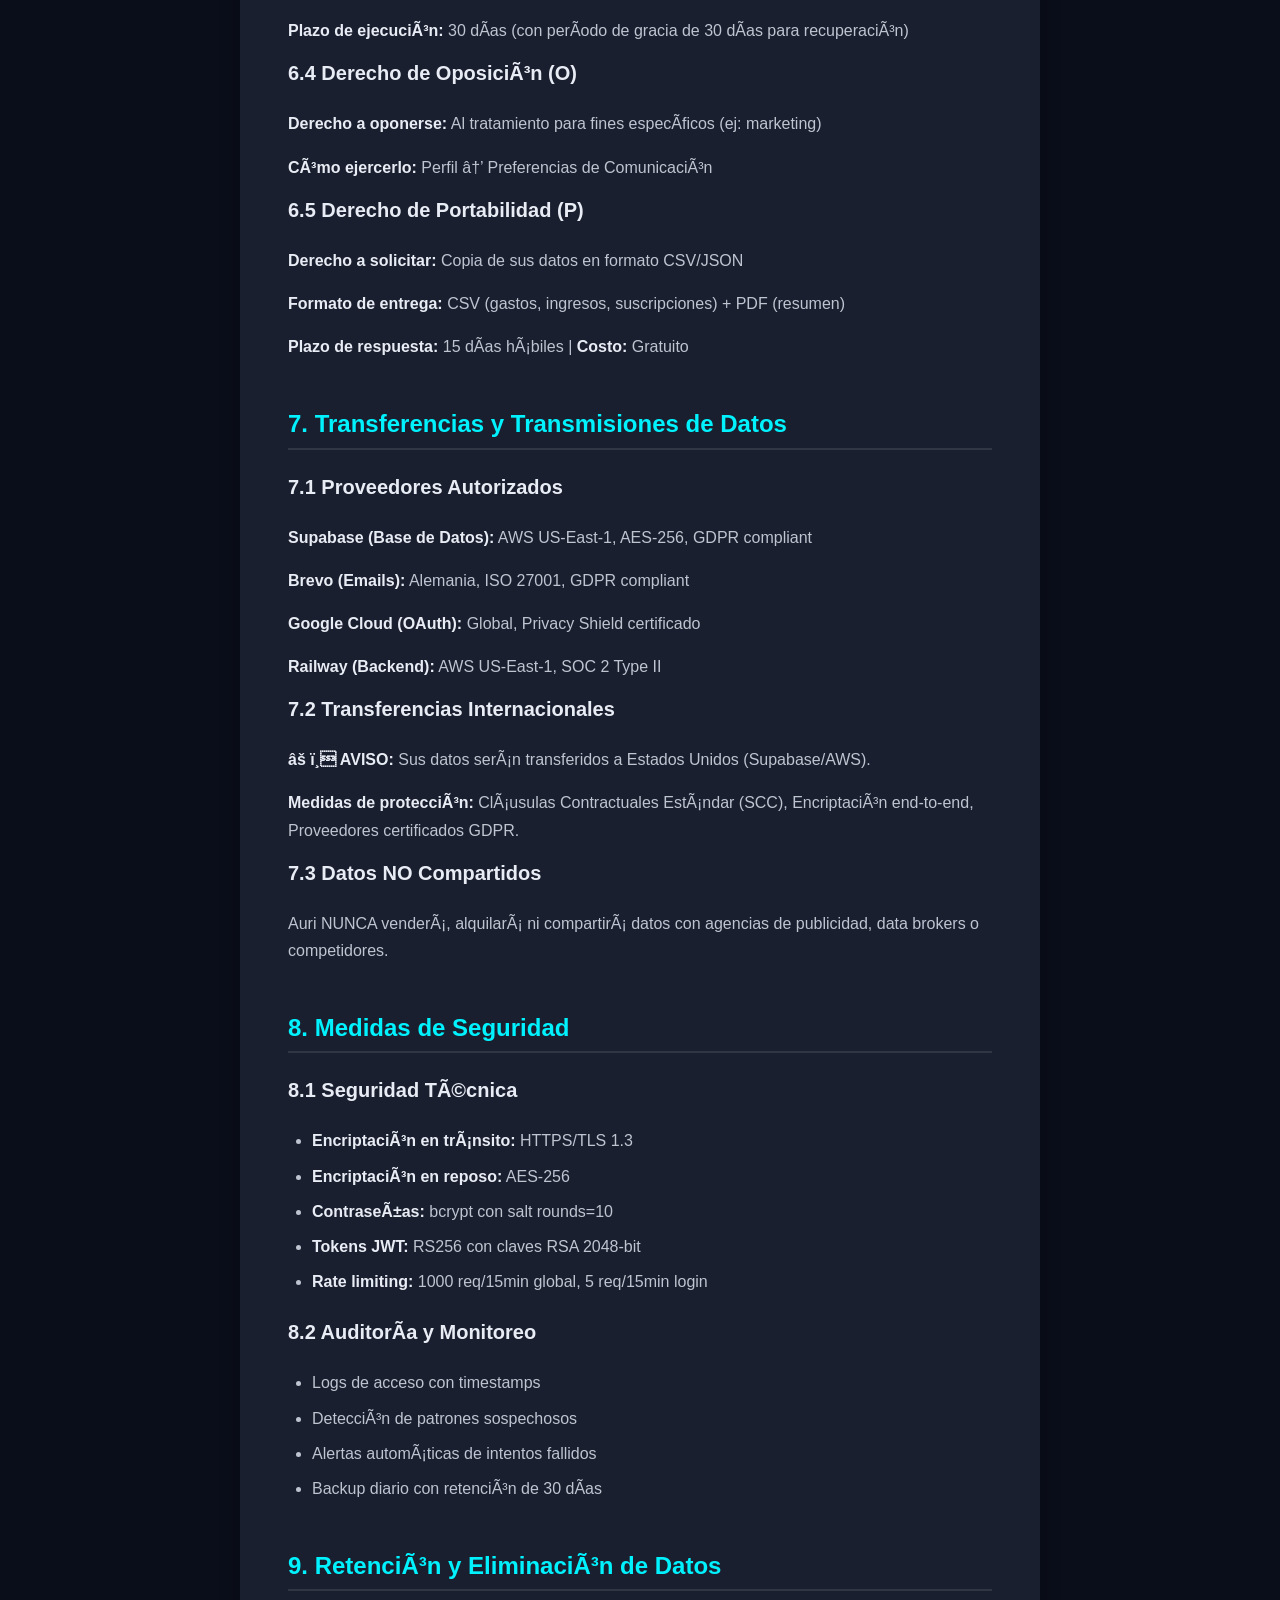
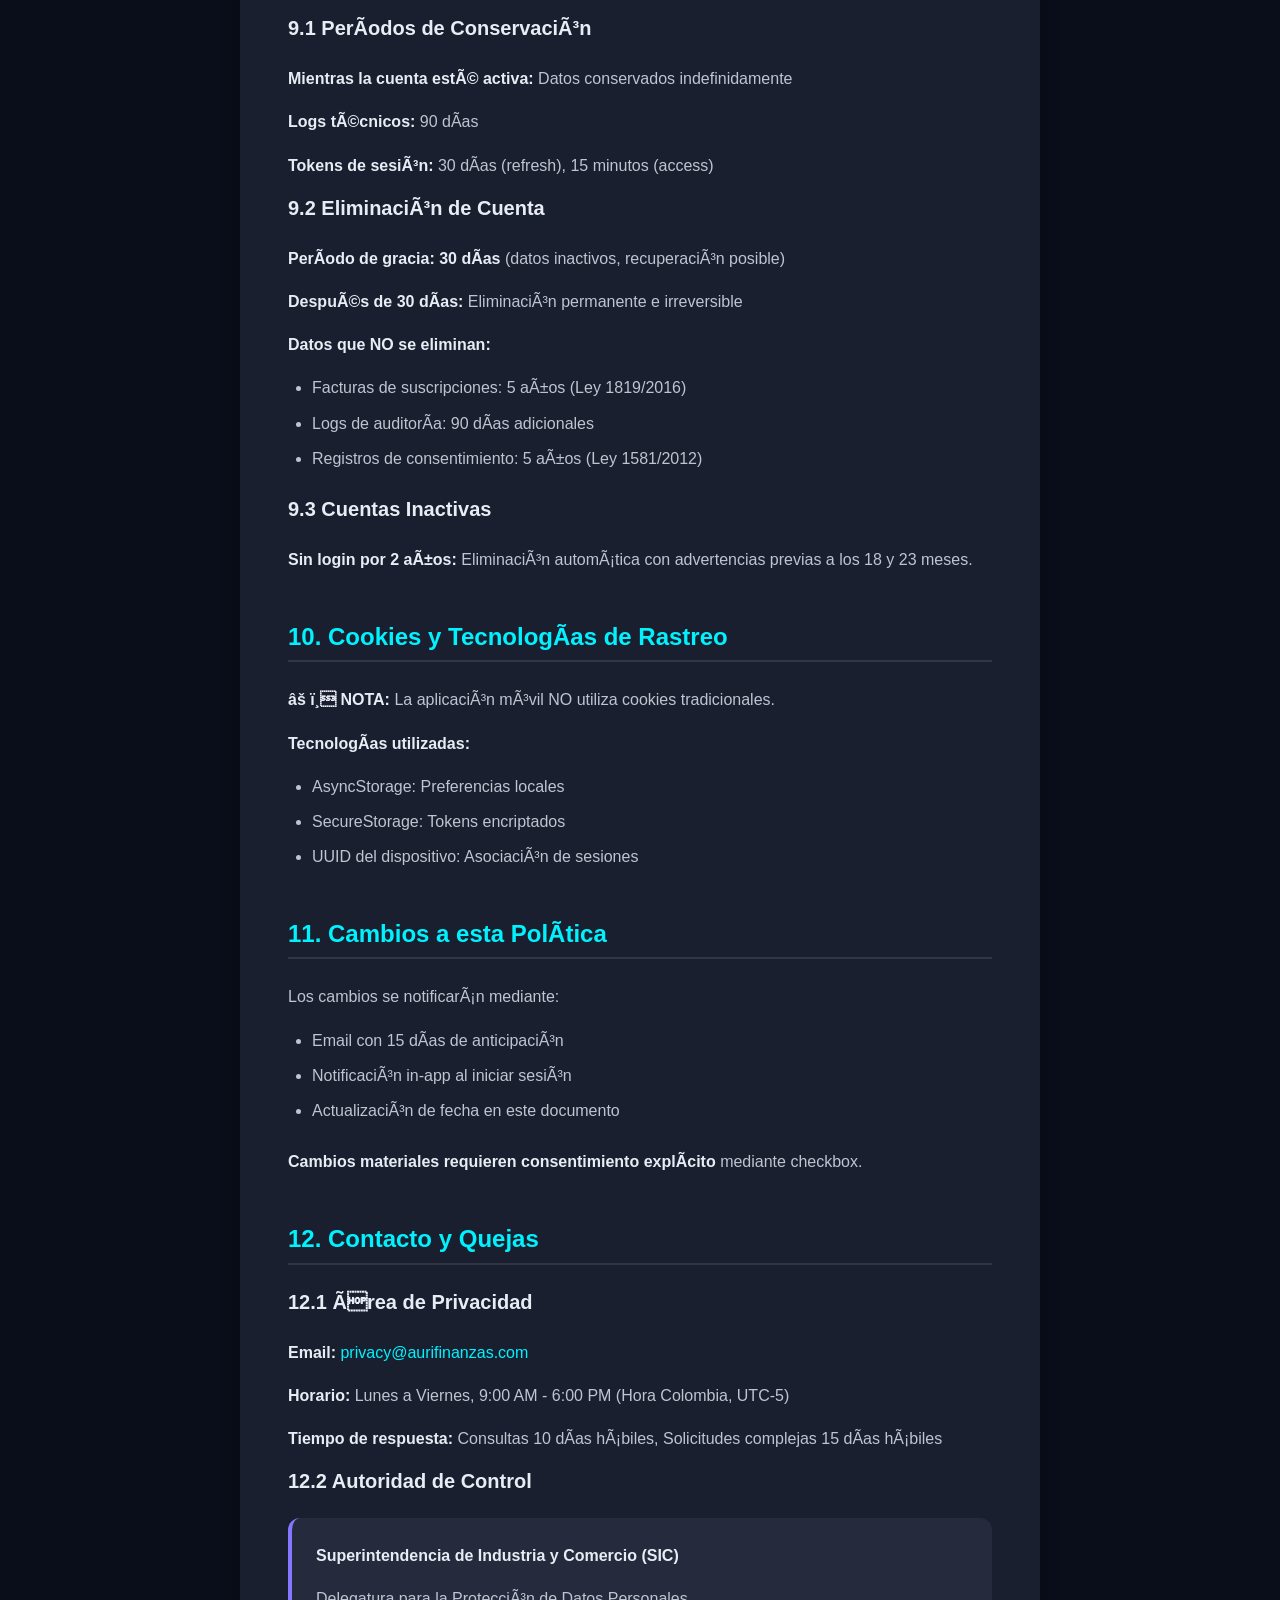
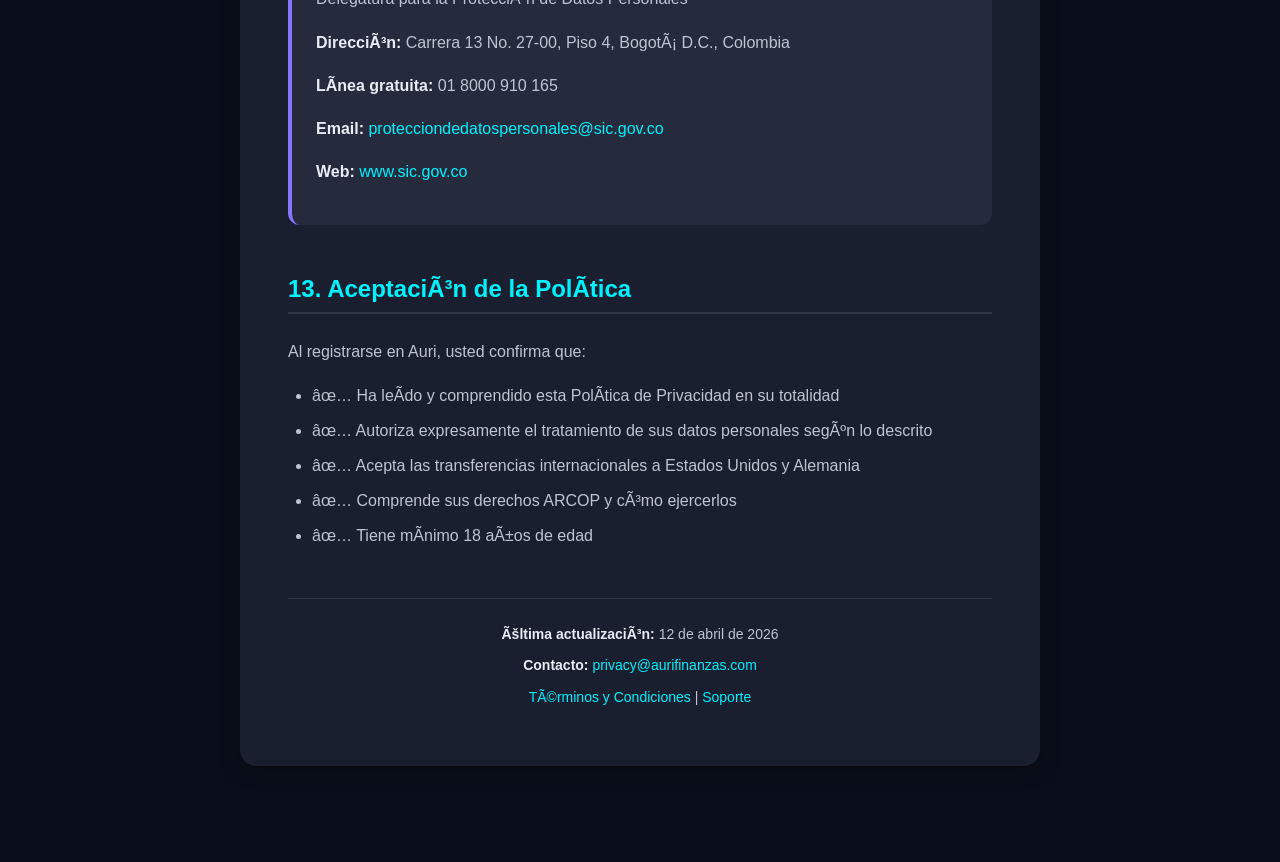
==== commit a63945e4: "Ajustes de correos" ====
--- a/privacy.html
+++ b/privacy.html
@@ -1,10 +1,10 @@
-<!DOCTYPE html>
+﻿<!DOCTYPE html>
 <html lang="es-CO">
 <head>
   <meta charset="UTF-8">
   <meta name="viewport" content="width=device-width, initial-scale=1.0">
-  <title>Política de Privacidad - Auri</title>
-  <meta name="description" content="Política de Tratamiento de Datos Personales de Auri - Cumplimiento Ley 1581/2012">
+  <title>PolÃ­tica de Privacidad - Auri</title>
+  <meta name="description" content="PolÃ­tica de Tratamiento de Datos Personales de Auri - Cumplimiento Ley 1581/2012">
   <link rel="stylesheet" href="assets/styles.css">
 </head>
 <body>
@@ -13,7 +13,7 @@
       <div class="container">
         <a href="/" class="logo">Auri</a>
         <ul>
-          <li><a href="/terms">Términos</a></li>
+          <li><a href="/terms">TÃ©rminos</a></li>
           <li><a href="/support">Soporte</a></li>
         </ul>
       </div>
@@ -22,52 +22,52 @@
 
   <main>
     <div class="container legal-document">
-      <h1>Política de Tratamiento de Datos Personales</h1>
+      <h1>PolÃ­tica de Tratamiento de Datos Personales</h1>
       <p class="metadata">
-        <strong>Versión:</strong> 2.0 | 
-        <strong>Última actualización:</strong> 12 de abril de 2026
+        <strong>VersiÃ³n:</strong> 2.0 | 
+        <strong>Ãšltima actualizaciÃ³n:</strong> 12 de abril de 2026
       </p>
 
       <section id="identificacion">
-        <h2>1. Identificación del Responsable del Tratamiento</h2>
-        <p><strong>Desarrollador Responsable:</strong> [Tu Nombre Completo]</p>
-        <p><strong>Cédula de Ciudadanía:</strong> [XXX.XXX.XXX de Ciudad]</p>
-        <p><strong>RUT:</strong> [XXX.XXX.XXX-X] (Actividad Principal: 6201 - Desarrollo de software y consultoría informática)</p>
-        <p><strong>Domicilio:</strong> [Ciudad], Colombia</p>
-        <p><strong>Dirección física:</strong> [Dirección completa en Colombia]</p>
-        <p><strong>Teléfono:</strong> [+57 XXX XXX XXXX]</p>
-        <p><strong>Email de privacidad:</strong> <a href="mailto:privacidad@auri.app">privacidad@auri.app</a></p>
-        <p><strong>Email legal:</strong> <a href="mailto:legal@auri.app">legal@auri.app</a></p>
+        <h2>1. IdentificaciÃ³n del Responsable del Tratamiento</h2>
+        <p><strong>Desarrollador Responsable:</strong> Camilo Andres Sanchez Rodriguez</p>
+        <p><strong>CÃ©dula de CiudadanÃ­a:</strong> 1.023.009.710 de BogotÃ¡</p>
+        <p><strong>RUT:</strong> 1023009710-7 (Actividad Principal: 6201 - Desarrollo de software y consultorÃ­a informÃ¡tica)</p>
+        <p><strong>Domicilio:</strong> BogotÃ¡ D.C., Colombia</p>
+        <p><strong>Domicilio electrÃ³nico para notificaciones legales:</strong> <a href="mailto:legal@aurifinanzas.com">legal@aurifinanzas.com</a> (vÃ¡lido segÃºn Art. 26 CÃ³digo de Procedimiento Civil)</p>
+        <p><strong>TelÃ©fono:</strong> +57 321 241 9690</p>
+        <p><strong>Email de privacidad:</strong> <a href="mailto:privacy@aurifinanzas.com">privacy@aurifinanzas.com</a></p>
+        <p><strong>Email legal:</strong> <a href="mailto:legal@aurifinanzas.com">legal@aurifinanzas.com</a></p>
         <p><strong>Sitio web:</strong> <a href="https://auri.app">https://auri.app</a></p>
-        <p><strong>Responsable de Protección de Datos:</strong> [Tu Nombre Completo]</p>
-        <p><strong>Canal de atención de habeas data:</strong> <a href="mailto:privacidad@auri.app">privacidad@auri.app</a></p>
-        <p><strong>Tipo de responsable:</strong> Persona Natural inscrita en el RUT, actuando como desarrollador independiente de aplicaciones móviles.</p>
+        <p><strong>Responsable de ProtecciÃ³n de Datos:</strong> Camilo Andres Sanchez Rodriguez</p>
+        <p><strong>Canal de atenciÃ³n de habeas data:</strong> <a href="mailto:privacy@aurifinanzas.com">privacy@aurifinanzas.com</a></p>
+        <p><strong>Tipo de responsable:</strong> Persona Natural inscrita en el RUT, actuando como desarrollador independiente de aplicaciones mÃ³viles.</p>
       </section>
 
       <section id="marco-normativo">
         <h2>2. Marco Normativo</h2>
-        <p>Esta política se rige por:</p>
-        <ul>
-          <li><strong>Ley Estatutaria 1581 de 2012</strong> - Protección de Datos Personales</li>
+        <p>Esta polÃ­tica se rige por:</p>
+        <ul>
+          <li><strong>Ley Estatutaria 1581 de 2012</strong> - ProtecciÃ³n de Datos Personales</li>
           <li><strong>Decreto Reglamentario 1377 de 2013</strong> - Habeas Data</li>
           <li><strong>Ley 1266 de 2008</strong> - Habeas Data Financiero</li>
           <li><strong>GDPR Art. 32</strong> - Seguridad del Tratamiento (aplicable para usuarios en UE)</li>
           <li><strong>Sentencia C-748/11</strong> - Corte Constitucional de Colombia</li>
         </ul>
-        <p>Esta política cumple con los estándares de la <strong>Superintendencia de Industria y Comercio (SIC)</strong> de Colombia.</p>
+        <p>Esta polÃ­tica cumple con los estÃ¡ndares de la <strong>Superintendencia de Industria y Comercio (SIC)</strong> de Colombia.</p>
       </section>
 
       <section id="definiciones">
         <h2>3. Definiciones</h2>
-        <p>Para efectos de esta política:</p>
+        <p>Para efectos de esta polÃ­tica:</p>
         <ul>
           <li><strong>Titular:</strong> Persona natural cuyos datos personales son objeto de tratamiento</li>
           <li><strong>Responsable:</strong> Auri, quien decide sobre el tratamiento de datos personales</li>
           <li><strong>Encargado:</strong> Proveedores terceros que procesan datos en nombre de Auri (Supabase, Brevo, Google)</li>
-          <li><strong>Tratamiento:</strong> Cualquier operación sobre datos personales (recolección, almacenamiento, uso, transmisión, eliminación)</li>
-          <li><strong>Autorización:</strong> Consentimiento previo, expreso e informado del titular</li>
+          <li><strong>Tratamiento:</strong> Cualquier operaciÃ³n sobre datos personales (recolecciÃ³n, almacenamiento, uso, transmisiÃ³n, eliminaciÃ³n)</li>
+          <li><strong>AutorizaciÃ³n:</strong> Consentimiento previo, expreso e informado del titular</li>
           <li><strong>Base de Datos:</strong> Conjunto organizado de datos personales sujeto a tratamiento</li>
-          <li><strong>Dato Personal:</strong> Información vinculada o vinculable a una persona natural</li>
+          <li><strong>Dato Personal:</strong> InformaciÃ³n vinculada o vinculable a una persona natural</li>
           <li><strong>Dato Sensible:</strong> Datos que afectan intimidad (NO aplicable en Auri)</li>
         </ul>
       </section>
@@ -75,55 +75,55 @@
       <section id="datos-recolectados">
         <h2>4. Tipos de Datos Recolectados</h2>
         
-        <h3>4.1 Datos de Identificación</h3>
-        <p><strong>Información básica del usuario:</strong></p>
+        <h3>4.1 Datos de IdentificaciÃ³n</h3>
+        <p><strong>InformaciÃ³n bÃ¡sica del usuario:</strong></p>
         <ul>
           <li>Nombre completo</li>
-          <li>Correo electrónico</li>
-          <li>Fotografía de perfil (opcional, solo si el usuario la proporciona)</li>
+          <li>Correo electrÃ³nico</li>
+          <li>FotografÃ­a de perfil (opcional, solo si el usuario la proporciona)</li>
         </ul>
         <p><strong>Fuente:</strong> Proporcionados directamente por el usuario durante el registro o mediante Google OAuth.</p>
 
         <h3>4.2 Datos Financieros (No Bancarios)</h3>
-        <p><strong>⚠️ IMPORTANTE:</strong> Auri <strong>NUNCA</strong> almacena números de tarjetas de crédito, cuentas bancarias, ni realiza transacciones monetarias reales.</p>
-        <p><strong>Información financiera personal registrada manualmente por el usuario:</strong></p>
-        <ul>
-          <li><strong>Gastos:</strong> monto, categoría, método de pago, fecha, descripción, recurrencia</li>
-          <li><strong>Ingresos:</strong> monto, fuente, fecha, descripción</li>
-          <li><strong>Suscripciones:</strong> nombre del servicio, precio, ciclo de facturación, fecha de renovación</li>
-          <li><strong>Balance calculado:</strong> diferencia entre ingresos y gastos (calculado automáticamente)</li>
-        </ul>
-
-        <h3>4.3 Datos Técnicos y de Navegación</h3>
-        <p><strong>Información recolectada automáticamente:</strong></p>
-        <ul>
-          <li>Dirección IP de acceso</li>
-          <li>Tipo de dispositivo (móvil, tableta)</li>
+        <p><strong>âš ï¸ IMPORTANTE:</strong> Auri <strong>NUNCA</strong> almacena nÃºmeros de tarjetas de crÃ©dito, cuentas bancarias, ni realiza transacciones monetarias reales.</p>
+        <p><strong>InformaciÃ³n financiera personal registrada manualmente por el usuario:</strong></p>
+        <ul>
+          <li><strong>Gastos:</strong> monto, categorÃ­a, mÃ©todo de pago, fecha, descripciÃ³n, recurrencia</li>
+          <li><strong>Ingresos:</strong> monto, fuente, fecha, descripciÃ³n</li>
+          <li><strong>Suscripciones:</strong> nombre del servicio, precio, ciclo de facturaciÃ³n, fecha de renovaciÃ³n</li>
+          <li><strong>Balance calculado:</strong> diferencia entre ingresos y gastos (calculado automÃ¡ticamente)</li>
+        </ul>
+
+        <h3>4.3 Datos TÃ©cnicos y de NavegaciÃ³n</h3>
+        <p><strong>InformaciÃ³n recolectada automÃ¡ticamente:</strong></p>
+        <ul>
+          <li>DirecciÃ³n IP de acceso</li>
+          <li>Tipo de dispositivo (mÃ³vil, tableta)</li>
           <li>Sistema operativo (Android, iOS)</li>
-          <li>Versión de la aplicación</li>
-          <li>Identificador único del dispositivo (UUID)</li>
+          <li>VersiÃ³n de la aplicaciÃ³n</li>
+          <li>Identificador Ãºnico del dispositivo (UUID)</li>
           <li>Timestamps de acceso (fecha y hora de login)</li>
-          <li>Logs de errores técnicos (para debugging)</li>
-        </ul>
-
-        <h3>4.4 Datos de Autenticación</h3>
-        <ul>
-          <li>Contraseña hasheada con bcrypt (NO almacenamos contraseñas en texto plano)</li>
-          <li>Tokens JWT (access_token con expiración de 15 minutos, refresh_token con expiración de 30 días)</li>
-          <li>Historial de intentos de login (para detección de fraude)</li>
+          <li>Logs de errores tÃ©cnicos (para debugging)</li>
+        </ul>
+
+        <h3>4.4 Datos de AutenticaciÃ³n</h3>
+        <ul>
+          <li>ContraseÃ±a hasheada con bcrypt (NO almacenamos contraseÃ±as en texto plano)</li>
+          <li>Tokens JWT (access_token con expiraciÃ³n de 15 minutos, refresh_token con expiraciÃ³n de 30 dÃ­as)</li>
+          <li>Historial de intentos de login (para detecciÃ³n de fraude)</li>
         </ul>
 
         <h3>4.5 Datos NO Recolectados</h3>
         <p><strong>Auri NO recolecta:</strong></p>
         <ul>
-          <li>❌ Números de tarjetas de crédito o débito</li>
-          <li>❌ Números de cuentas bancarias</li>
-          <li>❌ PINs o códigos de seguridad</li>
-          <li>❌ Contraseñas de cuentas bancarias</li>
-          <li>❌ Datos biométricos</li>
-          <li>❌ Datos de ubicación GPS en tiempo real</li>
-          <li>❌ Información de salud o datos sensibles</li>
-          <li>❌ Datos de menores de 18 años</li>
+          <li>âŒ NÃºmeros de tarjetas de crÃ©dito o dÃ©bito</li>
+          <li>âŒ NÃºmeros de cuentas bancarias</li>
+          <li>âŒ PINs o cÃ³digos de seguridad</li>
+          <li>âŒ ContraseÃ±as de cuentas bancarias</li>
+          <li>âŒ Datos biomÃ©tricos</li>
+          <li>âŒ Datos de ubicaciÃ³n GPS en tiempo real</li>
+          <li>âŒ InformaciÃ³n de salud o datos sensibles</li>
+          <li>âŒ Datos de menores de 18 aÃ±os</li>
         </ul>
       </section>
 
@@ -131,54 +131,54 @@
         <h2>5. Finalidades del Tratamiento</h2>
         
         <h3>5.1 Finalidades Principales</h3>
-        <p><strong>a) Prestación del Servicio:</strong></p>
+        <p><strong>a) PrestaciÃ³n del Servicio:</strong></p>
         <ul>
           <li>Crear y administrar su cuenta de usuario</li>
-          <li>Autenticación segura mediante JWT tokens</li>
-          <li>Generación de reportes financieros personalizados</li>
-          <li>Cálculo automático de balance (ingresos - gastos)</li>
+          <li>AutenticaciÃ³n segura mediante JWT tokens</li>
+          <li>GeneraciÃ³n de reportes financieros personalizados</li>
+          <li>CÃ¡lculo automÃ¡tico de balance (ingresos - gastos)</li>
           <li>Recordatorios de vencimiento de suscripciones</li>
         </ul>
 
-        <p><strong>b) Seguridad y Prevención de Fraude:</strong></p>
-        <ul>
-          <li>Detección de acceso no autorizado</li>
-          <li>Prevención de ataques de fuerza bruta (rate limiting)</li>
-          <li>Auditoría de accesos sospechosos</li>
+        <p><strong>b) Seguridad y PrevenciÃ³n de Fraude:</strong></p>
+        <ul>
+          <li>DetecciÃ³n de acceso no autorizado</li>
+          <li>PrevenciÃ³n de ataques de fuerza bruta (rate limiting)</li>
+          <li>AuditorÃ­a de accesos sospechosos</li>
           <li>Cumplimiento de obligaciones legales ante autoridad competente</li>
         </ul>
 
         <h3>5.2 Finalidades Secundarias (Opcionales)</h3>
-        <p><strong>d) Marketing y Comunicaciones:</strong> Newsletter con tips financieros y ofertas (puede revocarse desde Perfil → Preferencias)</p>
-        <p><strong>e) Mejora del Producto:</strong> Análisis agregados y anónimos para optimizar UX/UI</p>
+        <p><strong>d) Marketing y Comunicaciones:</strong> Newsletter con tips financieros y ofertas (puede revocarse desde Perfil â†’ Preferencias)</p>
+        <p><strong>e) Mejora del Producto:</strong> AnÃ¡lisis agregados y anÃ³nimos para optimizar UX/UI</p>
       </section>
 
       <section id="derechos-arcop">
         <h2>6. Derechos de los Titulares (ARCOP)</h2>
         
         <h3>6.1 Derecho de Acceso (A)</h3>
-        <p><strong>Derecho a conocer:</strong> Qué datos tenemos, para qué los usamos, con quién los compartimos.</p>
-        <p><strong>Cómo ejercerlo:</strong> Email a <a href="mailto:privacidad@auri.app">privacidad@auri.app</a> con asunto "Solicitud de Acceso"</p>
-        <p><strong>Plazo de respuesta:</strong> 10 días hábiles | <strong>Costo:</strong> Gratuito</p>
-
-        <h3>6.2 Derecho de Rectificación (R)</h3>
+        <p><strong>Derecho a conocer:</strong> QuÃ© datos tenemos, para quÃ© los usamos, con quiÃ©n los compartimos.</p>
+        <p><strong>CÃ³mo ejercerlo:</strong> Email a <a href="mailto:privacy@aurifinanzas.com">privacy@aurifinanzas.com</a> con asunto "Solicitud de Acceso"</p>
+        <p><strong>Plazo de respuesta:</strong> 10 dÃ­as hÃ¡biles | <strong>Costo:</strong> Gratuito</p>
+
+        <h3>6.2 Derecho de RectificaciÃ³n (R)</h3>
         <p><strong>Derecho a corregir:</strong> Datos inexactos o incompletos</p>
-        <p><strong>Cómo ejercerlo:</strong> Desde la app: Perfil → Editar Información</p>
-        <p><strong>Plazo de respuesta:</strong> 5 días hábiles | <strong>Costo:</strong> Gratuito</p>
-
-        <h3>6.3 Derecho de Cancelación (C)</h3>
-        <p><strong>Derecho a solicitar:</strong> Eliminación completa de sus datos personales</p>
-        <p><strong>Cómo ejercerlo:</strong> Desde la app: Perfil → Configuración → Eliminar Cuenta</p>
-        <p><strong>Plazo de ejecución:</strong> 30 días (con período de gracia de 30 días para recuperación)</p>
-
-        <h3>6.4 Derecho de Oposición (O)</h3>
-        <p><strong>Derecho a oponerse:</strong> Al tratamiento para fines específicos (ej: marketing)</p>
-        <p><strong>Cómo ejercerlo:</strong> Perfil → Preferencias de Comunicación</p>
+        <p><strong>CÃ³mo ejercerlo:</strong> Desde la app: Perfil â†’ Editar InformaciÃ³n</p>
+        <p><strong>Plazo de respuesta:</strong> 5 dÃ­as hÃ¡biles | <strong>Costo:</strong> Gratuito</p>
+
+        <h3>6.3 Derecho de CancelaciÃ³n (C)</h3>
+        <p><strong>Derecho a solicitar:</strong> EliminaciÃ³n completa de sus datos personales</p>
+        <p><strong>CÃ³mo ejercerlo:</strong> Desde la app: Perfil â†’ ConfiguraciÃ³n â†’ Eliminar Cuenta</p>
+        <p><strong>Plazo de ejecuciÃ³n:</strong> 30 dÃ­as (con perÃ­odo de gracia de 30 dÃ­as para recuperaciÃ³n)</p>
+
+        <h3>6.4 Derecho de OposiciÃ³n (O)</h3>
+        <p><strong>Derecho a oponerse:</strong> Al tratamiento para fines especÃ­ficos (ej: marketing)</p>
+        <p><strong>CÃ³mo ejercerlo:</strong> Perfil â†’ Preferencias de ComunicaciÃ³n</p>
 
         <h3>6.5 Derecho de Portabilidad (P)</h3>
         <p><strong>Derecho a solicitar:</strong> Copia de sus datos en formato CSV/JSON</p>
         <p><strong>Formato de entrega:</strong> CSV (gastos, ingresos, suscripciones) + PDF (resumen)</p>
-        <p><strong>Plazo de respuesta:</strong> 15 días hábiles | <strong>Costo:</strong> Gratuito</p>
+        <p><strong>Plazo de respuesta:</strong> 15 dÃ­as hÃ¡biles | <strong>Costo:</strong> Gratuito</p>
       </section>
 
       <section id="transferencias">
@@ -191,115 +191,116 @@
         <p><strong>Railway (Backend):</strong> AWS US-East-1, SOC 2 Type II</p>
 
         <h3>7.2 Transferencias Internacionales</h3>
-        <p><strong>⚠️ AVISO:</strong> Sus datos serán transferidos a Estados Unidos (Supabase/AWS).</p>
-        <p><strong>Medidas de protección:</strong> Cláusulas Contractuales Estándar (SCC), Encriptación end-to-end, Proveedores certificados GDPR.</p>
+        <p><strong>âš ï¸ AVISO:</strong> Sus datos serÃ¡n transferidos a Estados Unidos (Supabase/AWS).</p>
+        <p><strong>Medidas de protecciÃ³n:</strong> ClÃ¡usulas Contractuales EstÃ¡ndar (SCC), EncriptaciÃ³n end-to-end, Proveedores certificados GDPR.</p>
 
         <h3>7.3 Datos NO Compartidos</h3>
-        <p>Auri NUNCA venderá, alquilará ni compartirá datos con agencias de publicidad, data brokers o competidores.</p>
+        <p>Auri NUNCA venderÃ¡, alquilarÃ¡ ni compartirÃ¡ datos con agencias de publicidad, data brokers o competidores.</p>
       </section>
 
       <section id="seguridad">
         <h2>8. Medidas de Seguridad</h2>
         
-        <h3>8.1 Seguridad Técnica</h3>
-        <ul>
-          <li><strong>Encriptación en tránsito:</strong> HTTPS/TLS 1.3</li>
-          <li><strong>Encriptación en reposo:</strong> AES-256</li>
-          <li><strong>Contraseñas:</strong> bcrypt con salt rounds=10</li>
+        <h3>8.1 Seguridad TÃ©cnica</h3>
+        <ul>
+          <li><strong>EncriptaciÃ³n en trÃ¡nsito:</strong> HTTPS/TLS 1.3</li>
+          <li><strong>EncriptaciÃ³n en reposo:</strong> AES-256</li>
+          <li><strong>ContraseÃ±as:</strong> bcrypt con salt rounds=10</li>
           <li><strong>Tokens JWT:</strong> RS256 con claves RSA 2048-bit</li>
           <li><strong>Rate limiting:</strong> 1000 req/15min global, 5 req/15min login</li>
         </ul>
 
-        <h3>8.2 Auditoría y Monitoreo</h3>
+        <h3>8.2 AuditorÃ­a y Monitoreo</h3>
         <ul>
           <li>Logs de acceso con timestamps</li>
-          <li>Detección de patrones sospechosos</li>
-          <li>Alertas automáticas de intentos fallidos</li>
-          <li>Backup diario con retención de 30 días</li>
+          <li>DetecciÃ³n de patrones sospechosos</li>
+          <li>Alertas automÃ¡ticas de intentos fallidos</li>
+          <li>Backup diario con retenciÃ³n de 30 dÃ­as</li>
         </ul>
       </section>
 
       <section id="retencion">
-        <h2>9. Retención y Eliminación de Datos</h2>
-        
-        <h3>9.1 Períodos de Conservación</h3>
-        <p><strong>Mientras la cuenta esté activa:</strong> Datos conservados indefinidamente</p>
-        <p><strong>Logs técnicos:</strong> 90 días</p>
-        <p><strong>Tokens de sesión:</strong> 30 días (refresh), 15 minutos (access)</p>
-
-        <h3>9.2 Eliminación de Cuenta</h3>
-        <p><strong>Período de gracia: 30 días</strong> (datos inactivos, recuperación posible)</p>
-        <p><strong>Después de 30 días:</strong> Eliminación permanente e irreversible</p>
+        <h2>9. RetenciÃ³n y EliminaciÃ³n de Datos</h2>
+        
+        <h3>9.1 PerÃ­odos de ConservaciÃ³n</h3>
+        <p><strong>Mientras la cuenta estÃ© activa:</strong> Datos conservados indefinidamente</p>
+        <p><strong>Logs tÃ©cnicos:</strong> 90 dÃ­as</p>
+        <p><strong>Tokens de sesiÃ³n:</strong> 30 dÃ­as (refresh), 15 minutos (access)</p>
+
+        <h3>9.2 EliminaciÃ³n de Cuenta</h3>
+        <p><strong>PerÃ­odo de gracia: 30 dÃ­as</strong> (datos inactivos, recuperaciÃ³n posible)</p>
+        <p><strong>DespuÃ©s de 30 dÃ­as:</strong> EliminaciÃ³n permanente e irreversible</p>
         <p><strong>Datos que NO se eliminan:</strong></p>
         <ul>
-          <li>Facturas de suscripciones: 5 años (Ley 1819/2016)</li>
-          <li>Logs de auditoría: 90 días adicionales</li>
-          <li>Registros de consentimiento: 5 años (Ley 1581/2012)</li>
+          <li>Facturas de suscripciones: 5 aÃ±os (Ley 1819/2016)</li>
+          <li>Logs de auditorÃ­a: 90 dÃ­as adicionales</li>
+          <li>Registros de consentimiento: 5 aÃ±os (Ley 1581/2012)</li>
         </ul>
 
         <h3>9.3 Cuentas Inactivas</h3>
-        <p><strong>Sin login por 2 años:</strong> Eliminación automática con advertencias previas a los 18 y 23 meses.</p>
+        <p><strong>Sin login por 2 aÃ±os:</strong> EliminaciÃ³n automÃ¡tica con advertencias previas a los 18 y 23 meses.</p>
       </section>
 
       <section id="cookies">
-        <h2>10. Cookies y Tecnologías de Rastreo</h2>
-        <p><strong>⚠️ NOTA:</strong> La aplicación móvil NO utiliza cookies tradicionales.</p>
-        <p><strong>Tecnologías utilizadas:</strong></p>
+        <h2>10. Cookies y TecnologÃ­as de Rastreo</h2>
+        <p><strong>âš ï¸ NOTA:</strong> La aplicaciÃ³n mÃ³vil NO utiliza cookies tradicionales.</p>
+        <p><strong>TecnologÃ­as utilizadas:</strong></p>
         <ul>
           <li>AsyncStorage: Preferencias locales</li>
           <li>SecureStorage: Tokens encriptados</li>
-          <li>UUID del dispositivo: Asociación de sesiones</li>
+          <li>UUID del dispositivo: AsociaciÃ³n de sesiones</li>
         </ul>
       </section>
 
       <section id="cambios">
-        <h2>11. Cambios a esta Política</h2>
-        <p>Los cambios se notificarán mediante:</p>
-        <ul>
-          <li>Email con 15 días de anticipación</li>
-          <li>Notificación in-app al iniciar sesión</li>
-          <li>Actualización de fecha en este documento</li>
-        </ul>
-        <p><strong>Cambios materiales requieren consentimiento explícito</strong> mediante checkbox.</p>
+        <h2>11. Cambios a esta PolÃ­tica</h2>
+        <p>Los cambios se notificarÃ¡n mediante:</p>
+        <ul>
+          <li>Email con 15 dÃ­as de anticipaciÃ³n</li>
+          <li>NotificaciÃ³n in-app al iniciar sesiÃ³n</li>
+          <li>ActualizaciÃ³n de fecha en este documento</li>
+        </ul>
+        <p><strong>Cambios materiales requieren consentimiento explÃ­cito</strong> mediante checkbox.</p>
       </section>
 
       <section id="contacto">
         <h2>12. Contacto y Quejas</h2>
         
-        <h3>12.1 Área de Privacidad</h3>
-        <p><strong>Email:</strong> <a href="mailto:privacidad@auri.app">privacidad@auri.app</a></p>
+        <h3>12.1 Ãrea de Privacidad</h3>
+        <p><strong>Email:</strong> <a href="mailto:privacy@aurifinanzas.com">privacy@aurifinanzas.com</a></p>
         <p><strong>Horario:</strong> Lunes a Viernes, 9:00 AM - 6:00 PM (Hora Colombia, UTC-5)</p>
-        <p><strong>Tiempo de respuesta:</strong> Consultas 10 días hábiles, Solicitudes complejas 15 días hábiles</p>
+        <p><strong>Tiempo de respuesta:</strong> Consultas 10 dÃ­as hÃ¡biles, Solicitudes complejas 15 dÃ­as hÃ¡biles</p>
 
         <h3>12.2 Autoridad de Control</h3>
         <div class="external-entity">
           <p><strong>Superintendencia de Industria y Comercio (SIC)</strong></p>
-          <p>Delegatura para la Protección de Datos Personales</p>
-          <p><strong>Dirección:</strong> Carrera 13 No. 27-00, Piso 4, Bogotá D.C., Colombia</p>
-          <p><strong>Línea gratuita:</strong> 01 8000 910 165</p>
+          <p>Delegatura para la ProtecciÃ³n de Datos Personales</p>
+          <p><strong>DirecciÃ³n:</strong> Carrera 13 No. 27-00, Piso 4, BogotÃ¡ D.C., Colombia</p>
+          <p><strong>LÃ­nea gratuita:</strong> 01 8000 910 165</p>
           <p><strong>Email:</strong> <a href="mailto:protecciondedatospersonales@sic.gov.co">protecciondedatospersonales@sic.gov.co</a></p>
           <p><strong>Web:</strong> <a href="https://www.sic.gov.co" target="_blank">www.sic.gov.co</a></p>
         </div>
       </section>
 
       <section id="aceptacion">
-        <h2>13. Aceptación de la Política</h2>
+        <h2>13. AceptaciÃ³n de la PolÃ­tica</h2>
         <p>Al registrarse en Auri, usted confirma que:</p>
         <ul>
-          <li>✅ Ha leído y comprendido esta Política de Privacidad en su totalidad</li>
-          <li>✅ Autoriza expresamente el tratamiento de sus datos personales según lo descrito</li>
-          <li>✅ Acepta las transferencias internacionales a Estados Unidos y Alemania</li>
-          <li>✅ Comprende sus derechos ARCOP y cómo ejercerlos</li>
-          <li>✅ Tiene mínimo 18 años de edad</li>
+          <li>âœ… Ha leÃ­do y comprendido esta PolÃ­tica de Privacidad en su totalidad</li>
+          <li>âœ… Autoriza expresamente el tratamiento de sus datos personales segÃºn lo descrito</li>
+          <li>âœ… Acepta las transferencias internacionales a Estados Unidos y Alemania</li>
+          <li>âœ… Comprende sus derechos ARCOP y cÃ³mo ejercerlos</li>
+          <li>âœ… Tiene mÃ­nimo 18 aÃ±os de edad</li>
         </ul>
       </section>
 
       <footer class="document-footer">
-        <p><strong>Última actualización:</strong> 12 de abril de 2026</p>
-        <p><strong>Contacto:</strong> <a href="mailto:privacidad@auri.app">privacidad@auri.app</a></p>
-        <p><a href="/terms">Términos y Condiciones</a> | <a href="/support">Soporte</a></p>
+        <p><strong>Ãšltima actualizaciÃ³n:</strong> 12 de abril de 2026</p>
+        <p><strong>Contacto:</strong> <a href="mailto:privacy@aurifinanzas.com">privacy@aurifinanzas.com</a></p>
+        <p><a href="/terms">TÃ©rminos y Condiciones</a> | <a href="/support">Soporte</a></p>
       </footer>
     </div>
   </main>
 </body>
 </html>
+
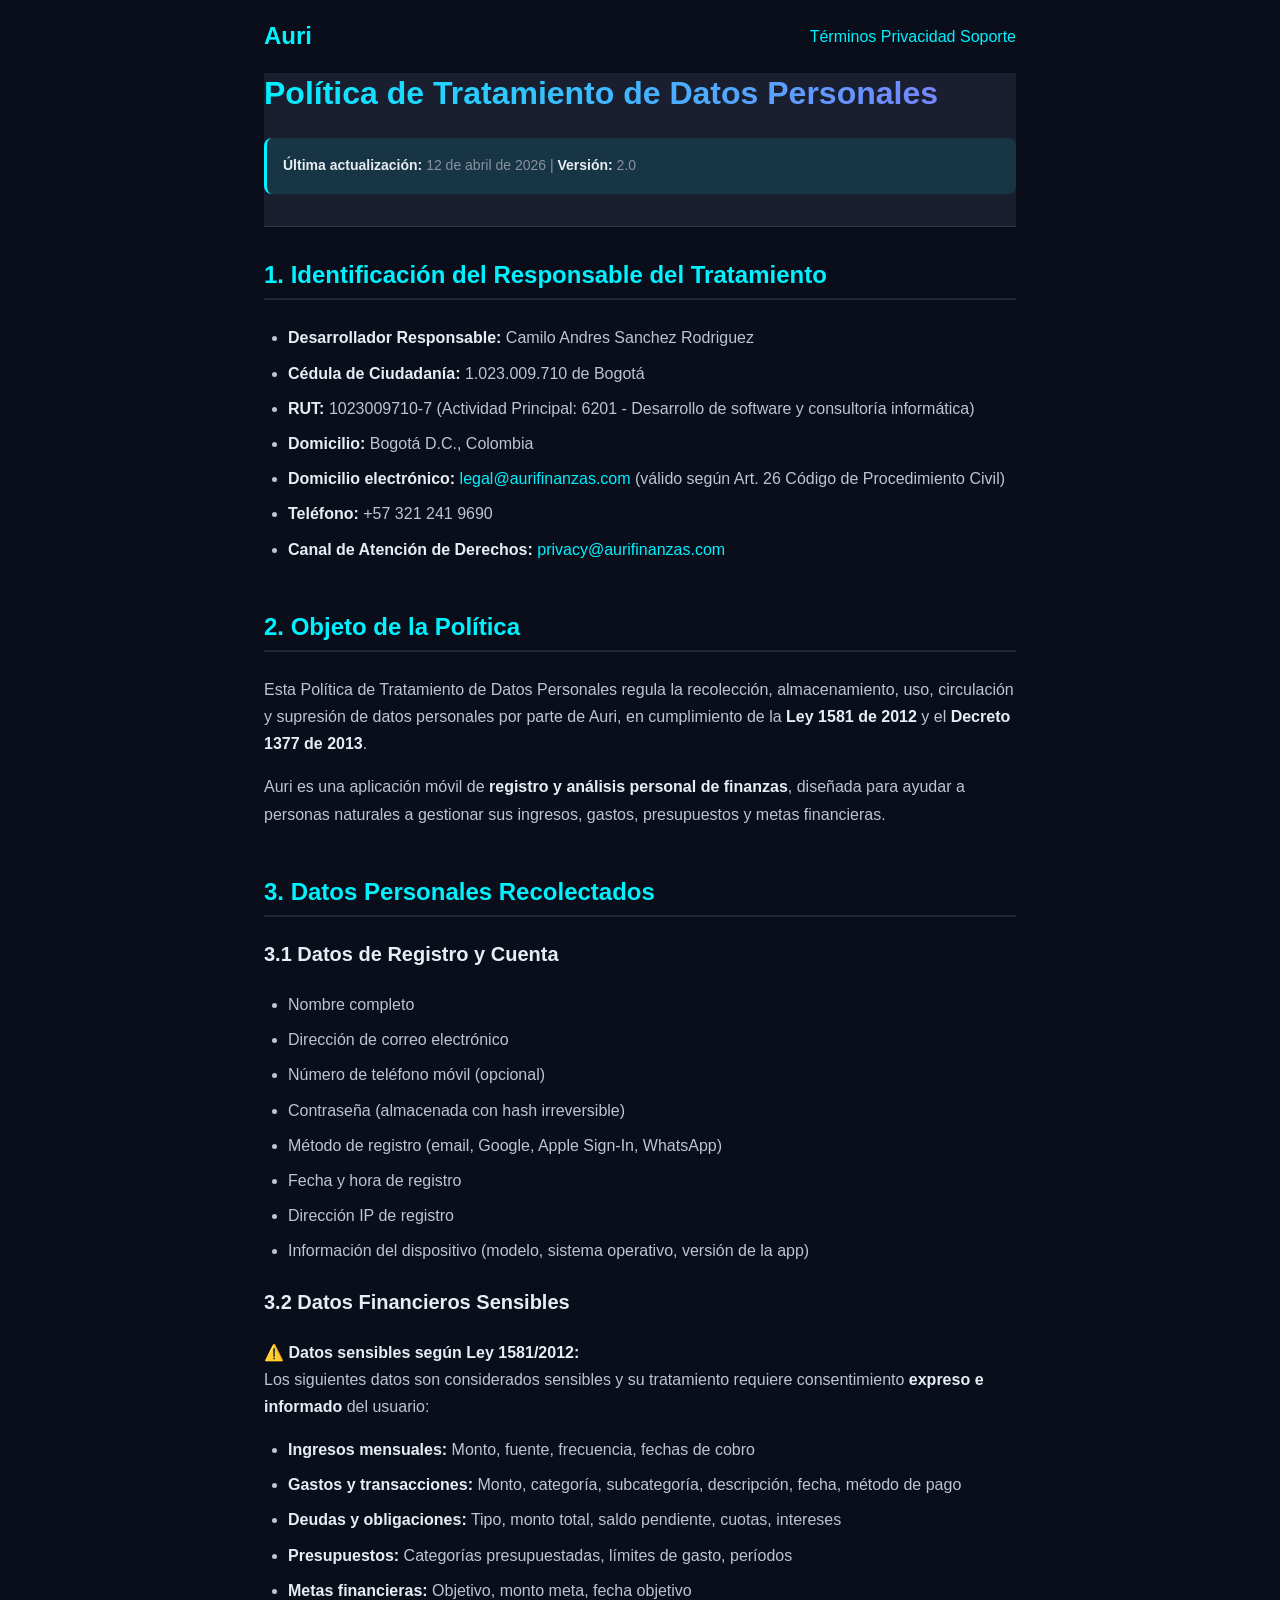
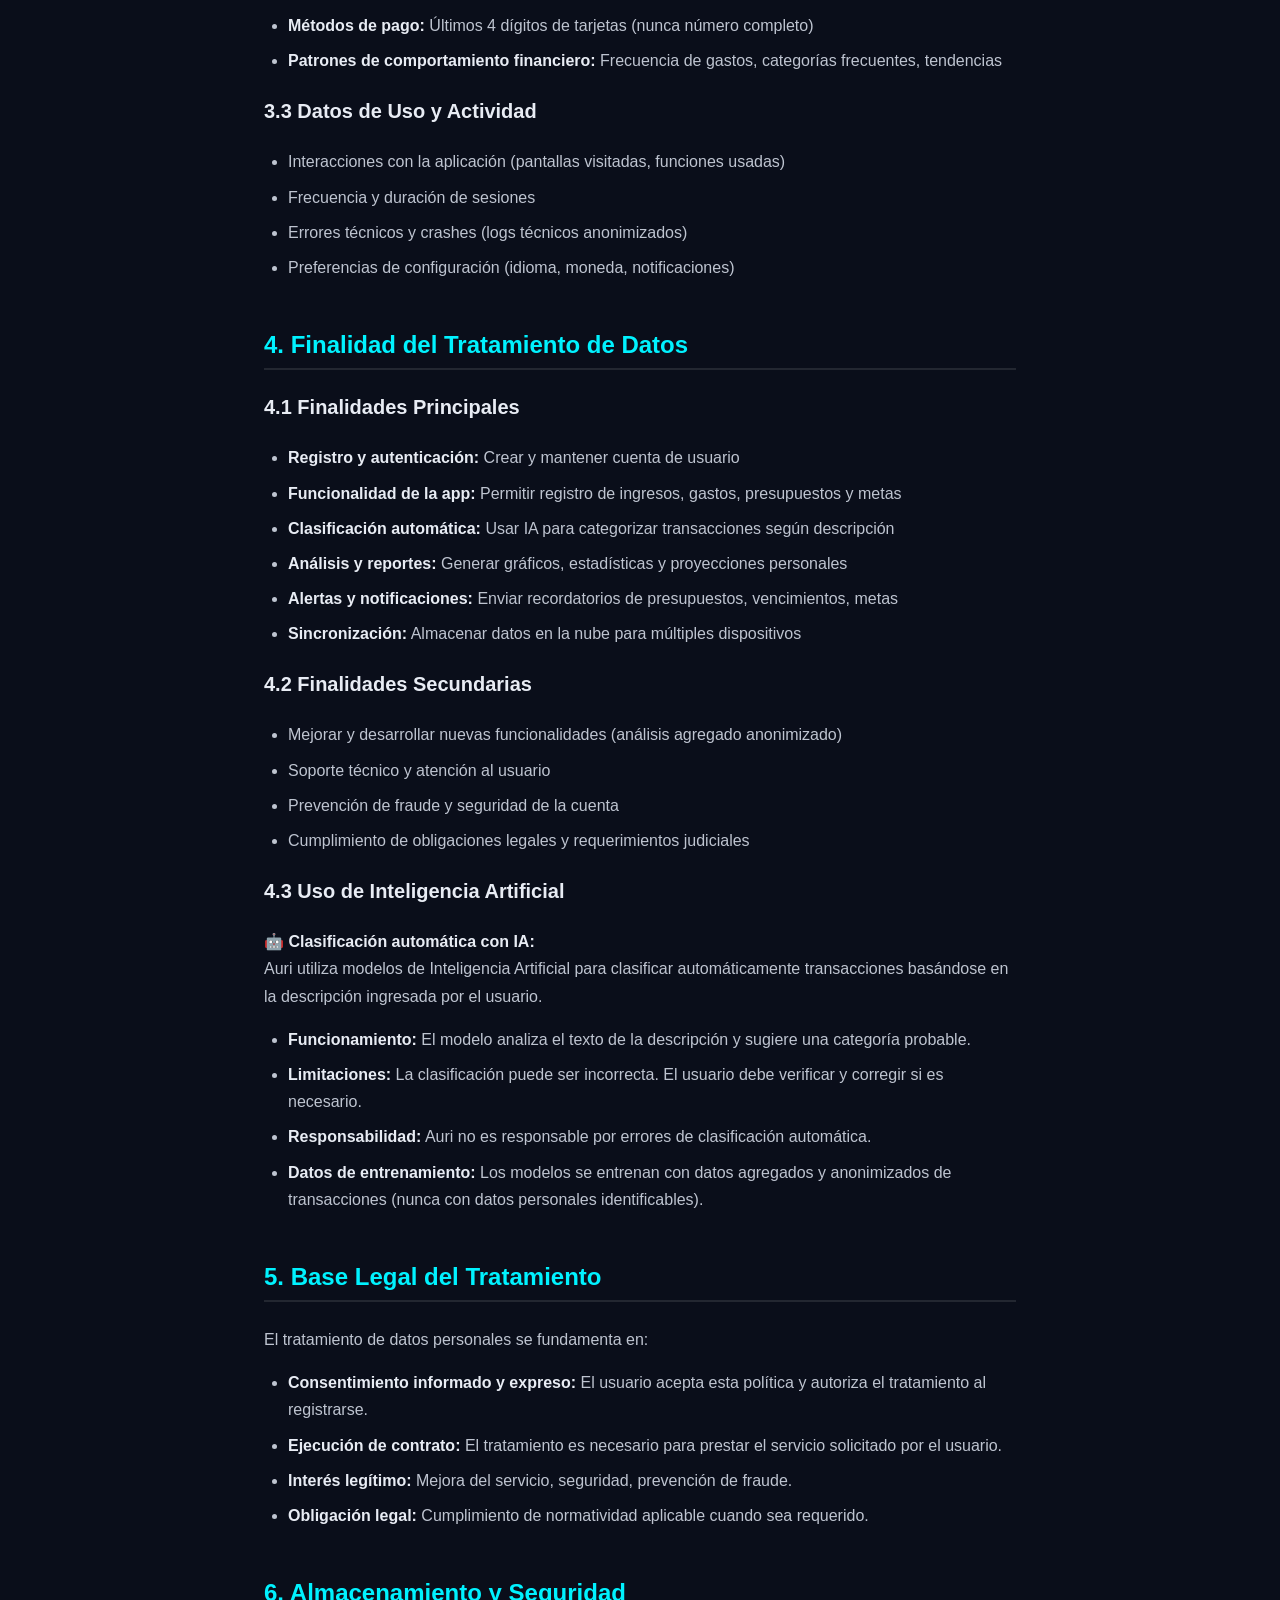
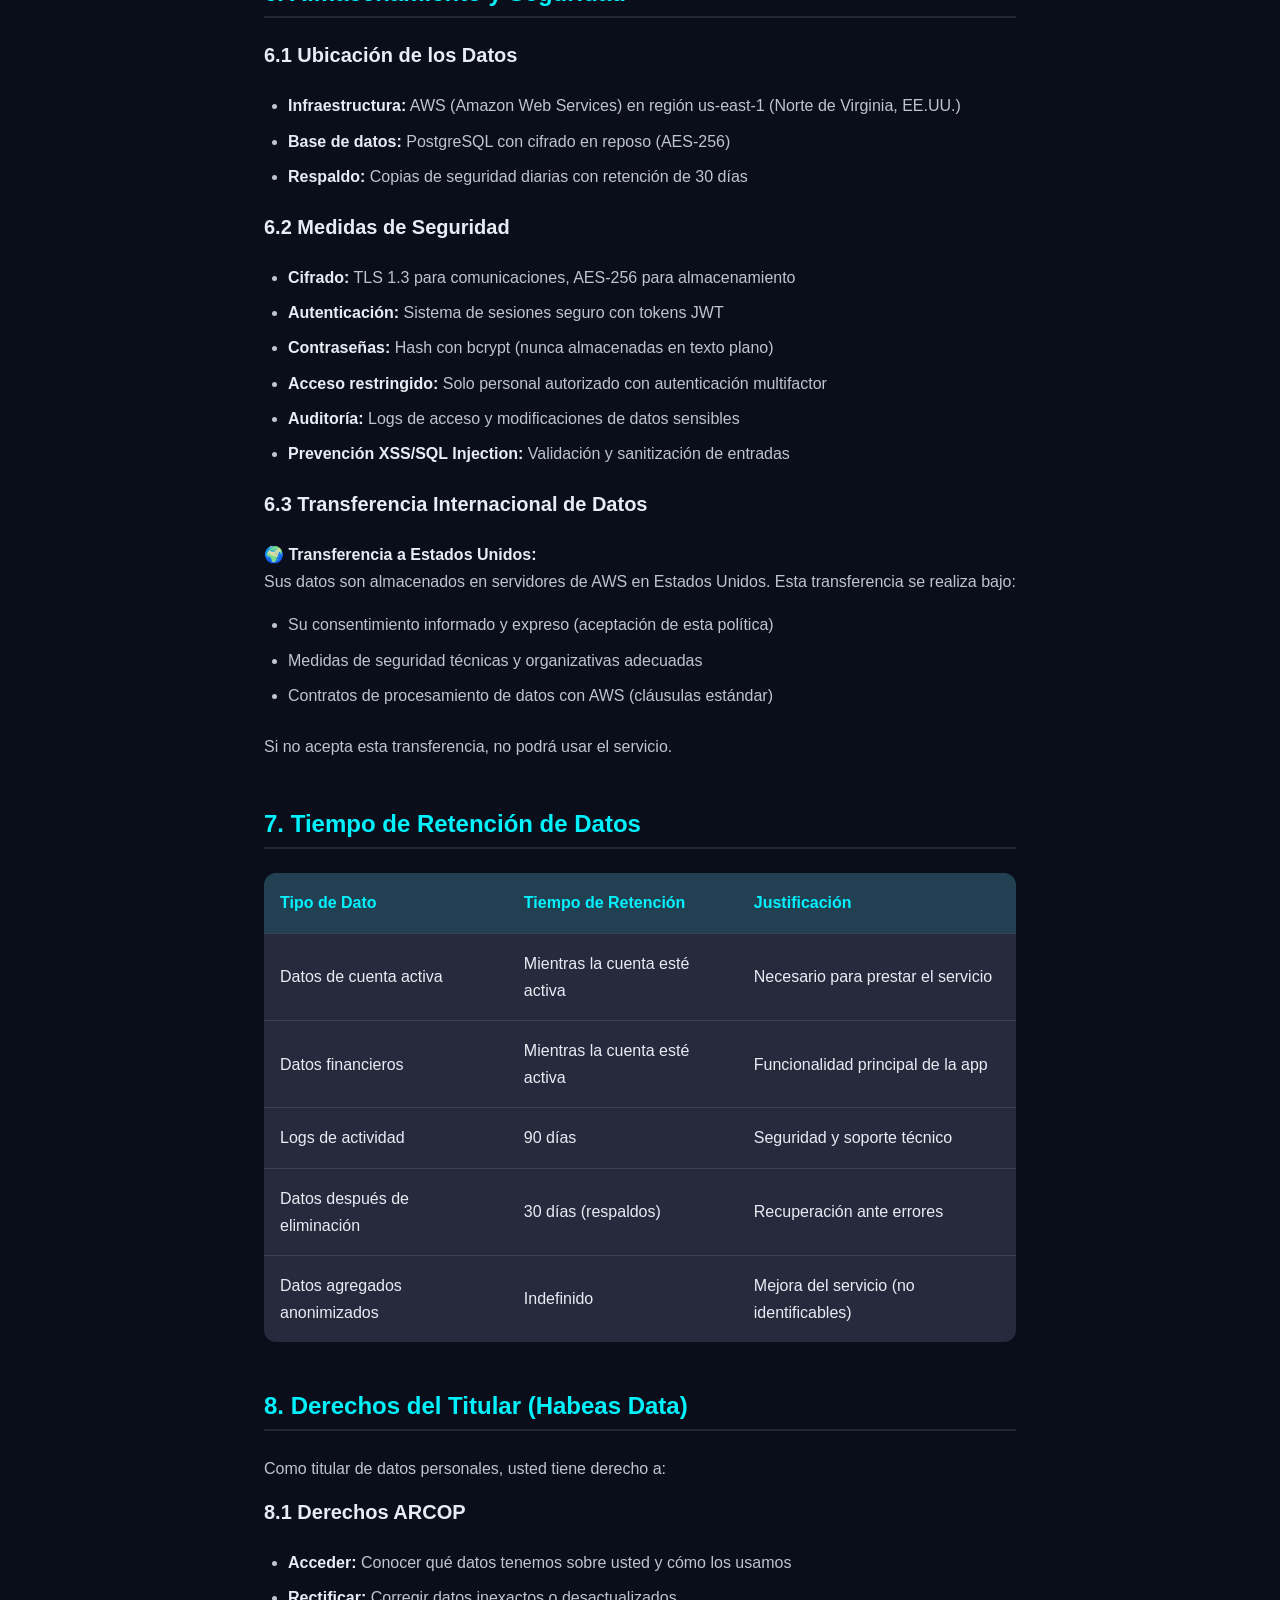
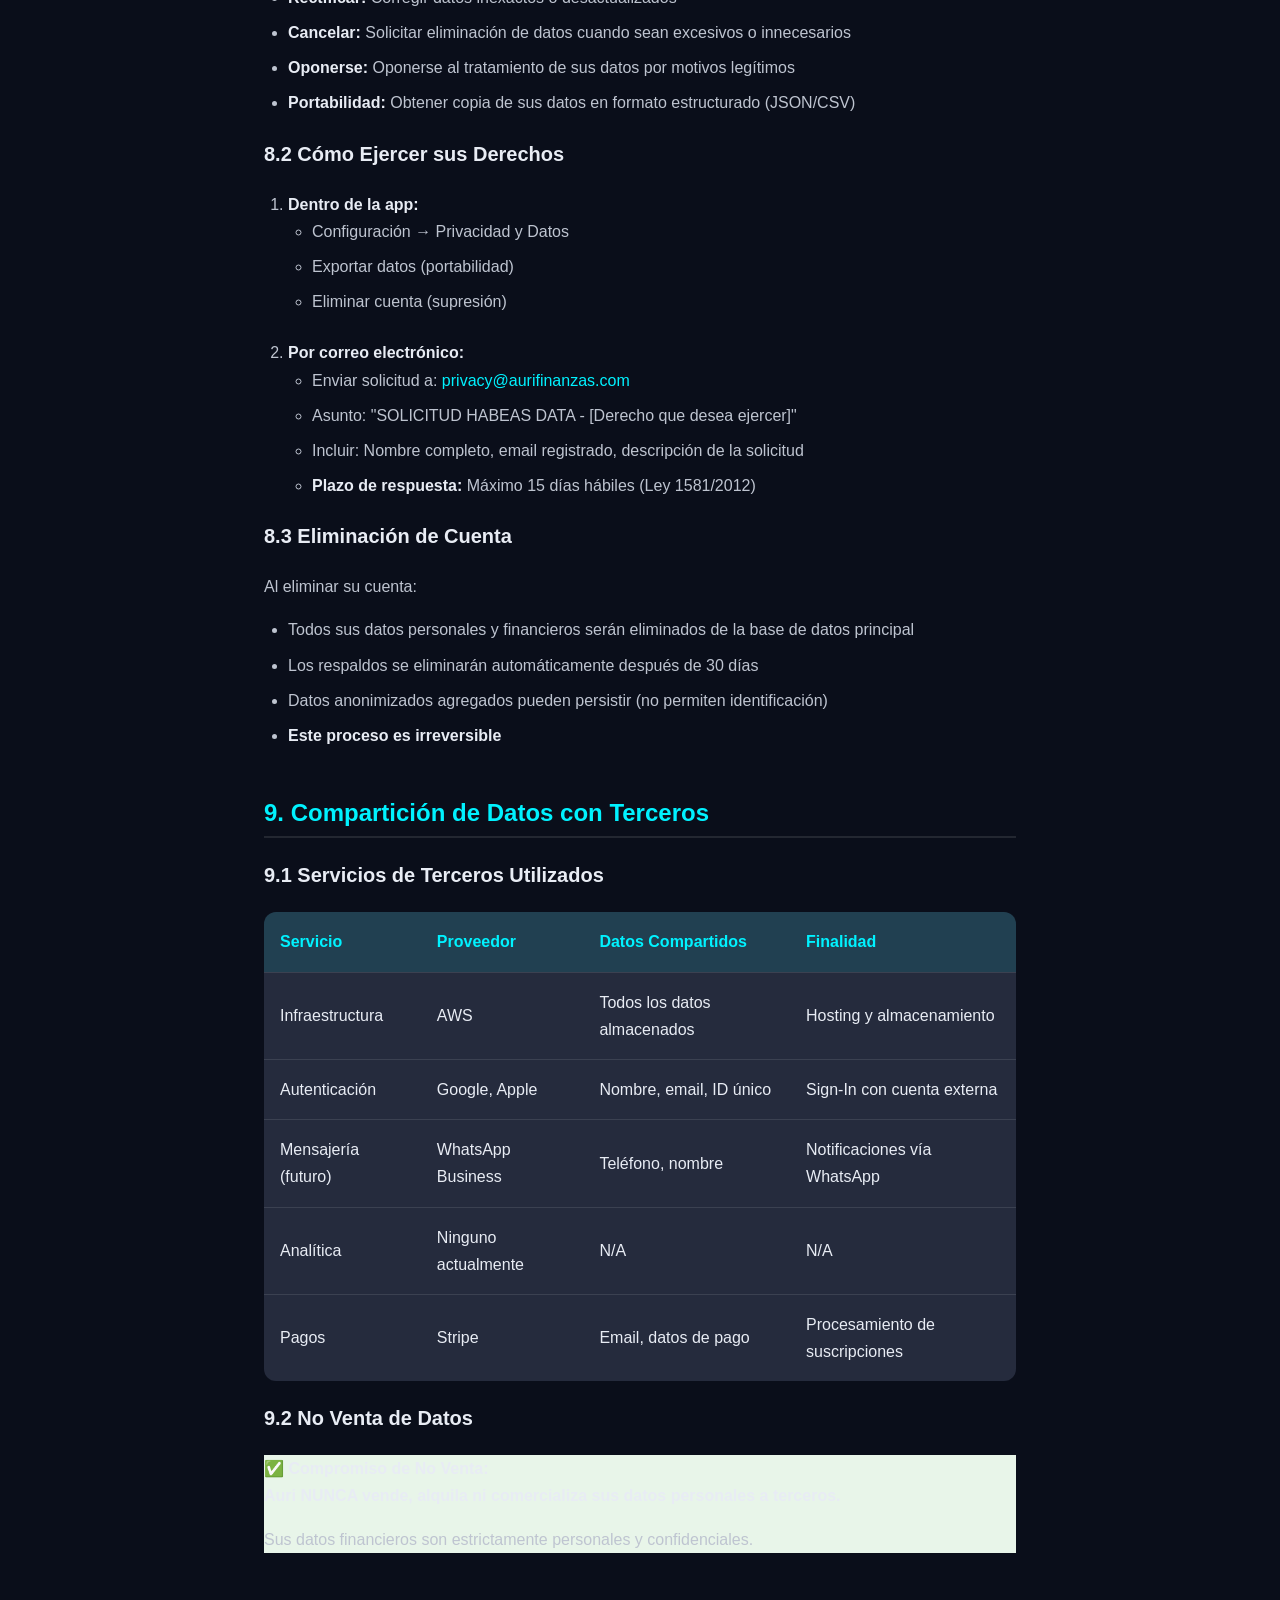
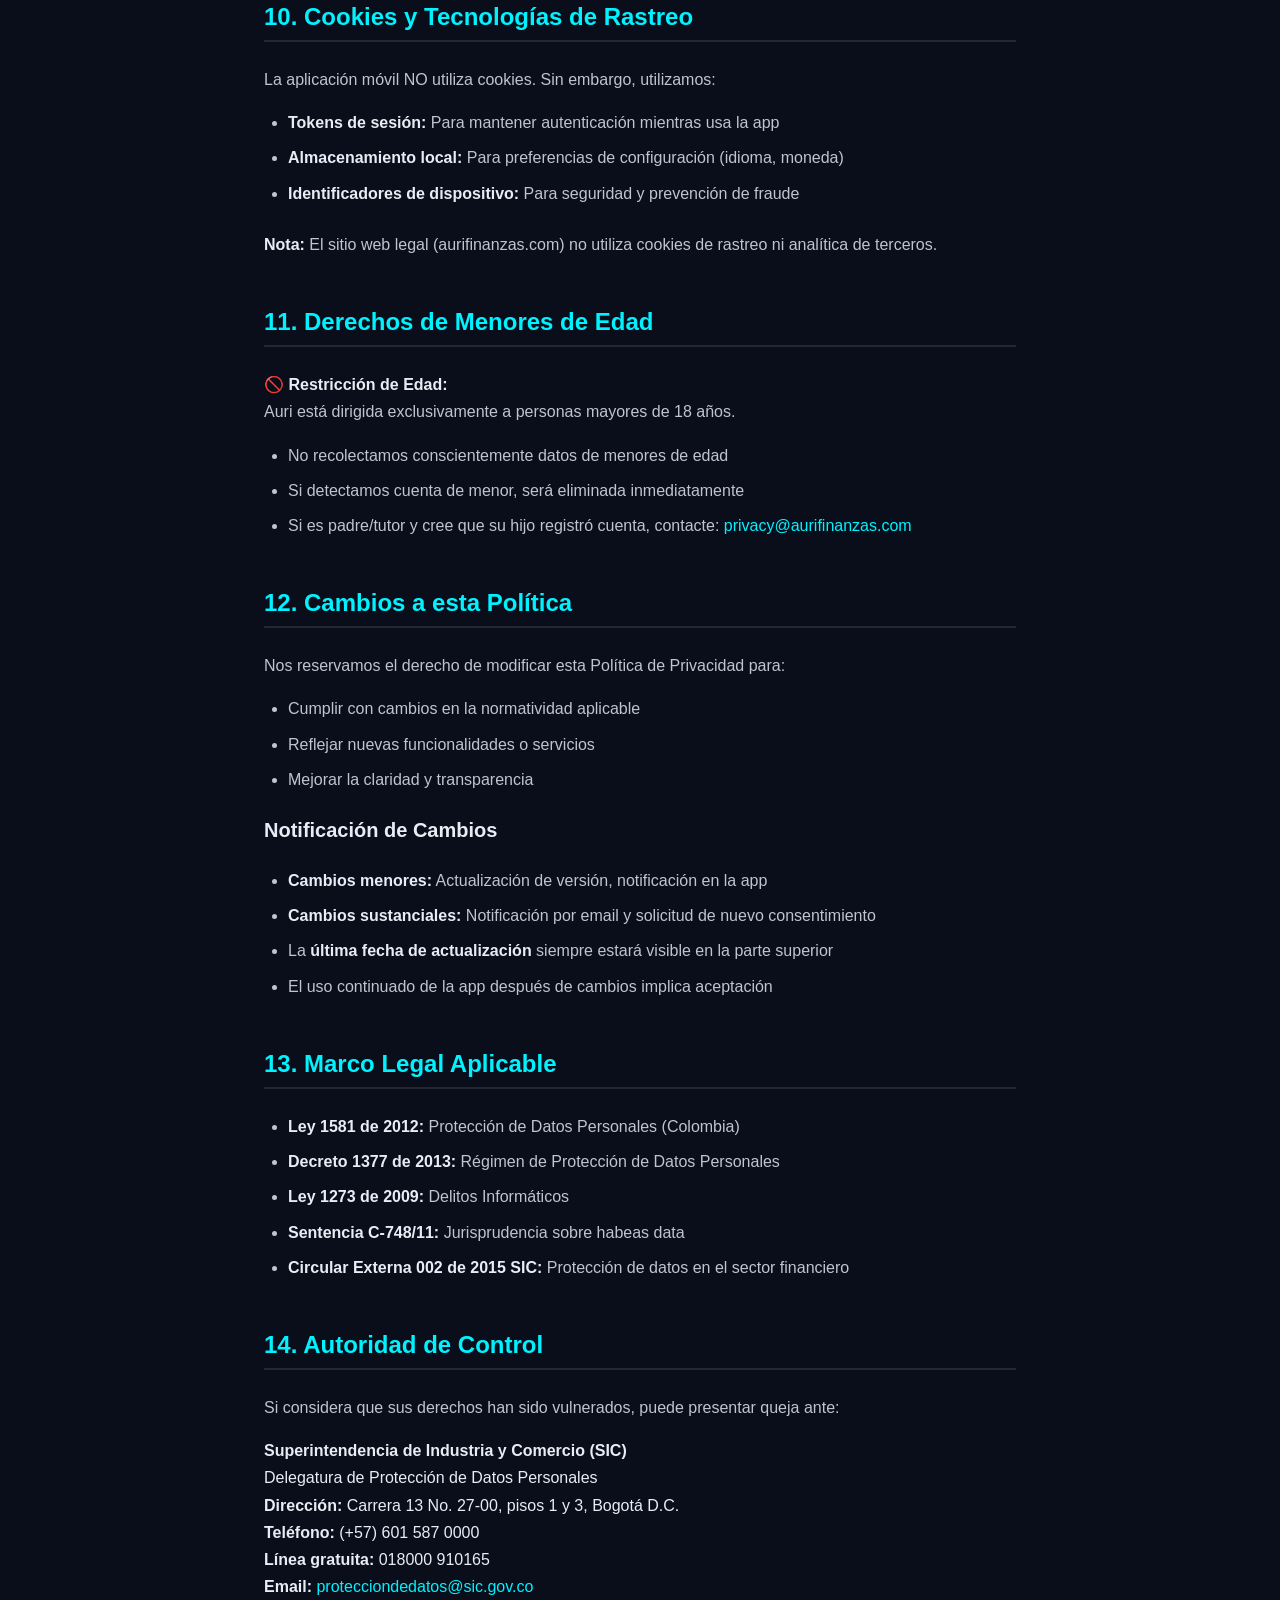
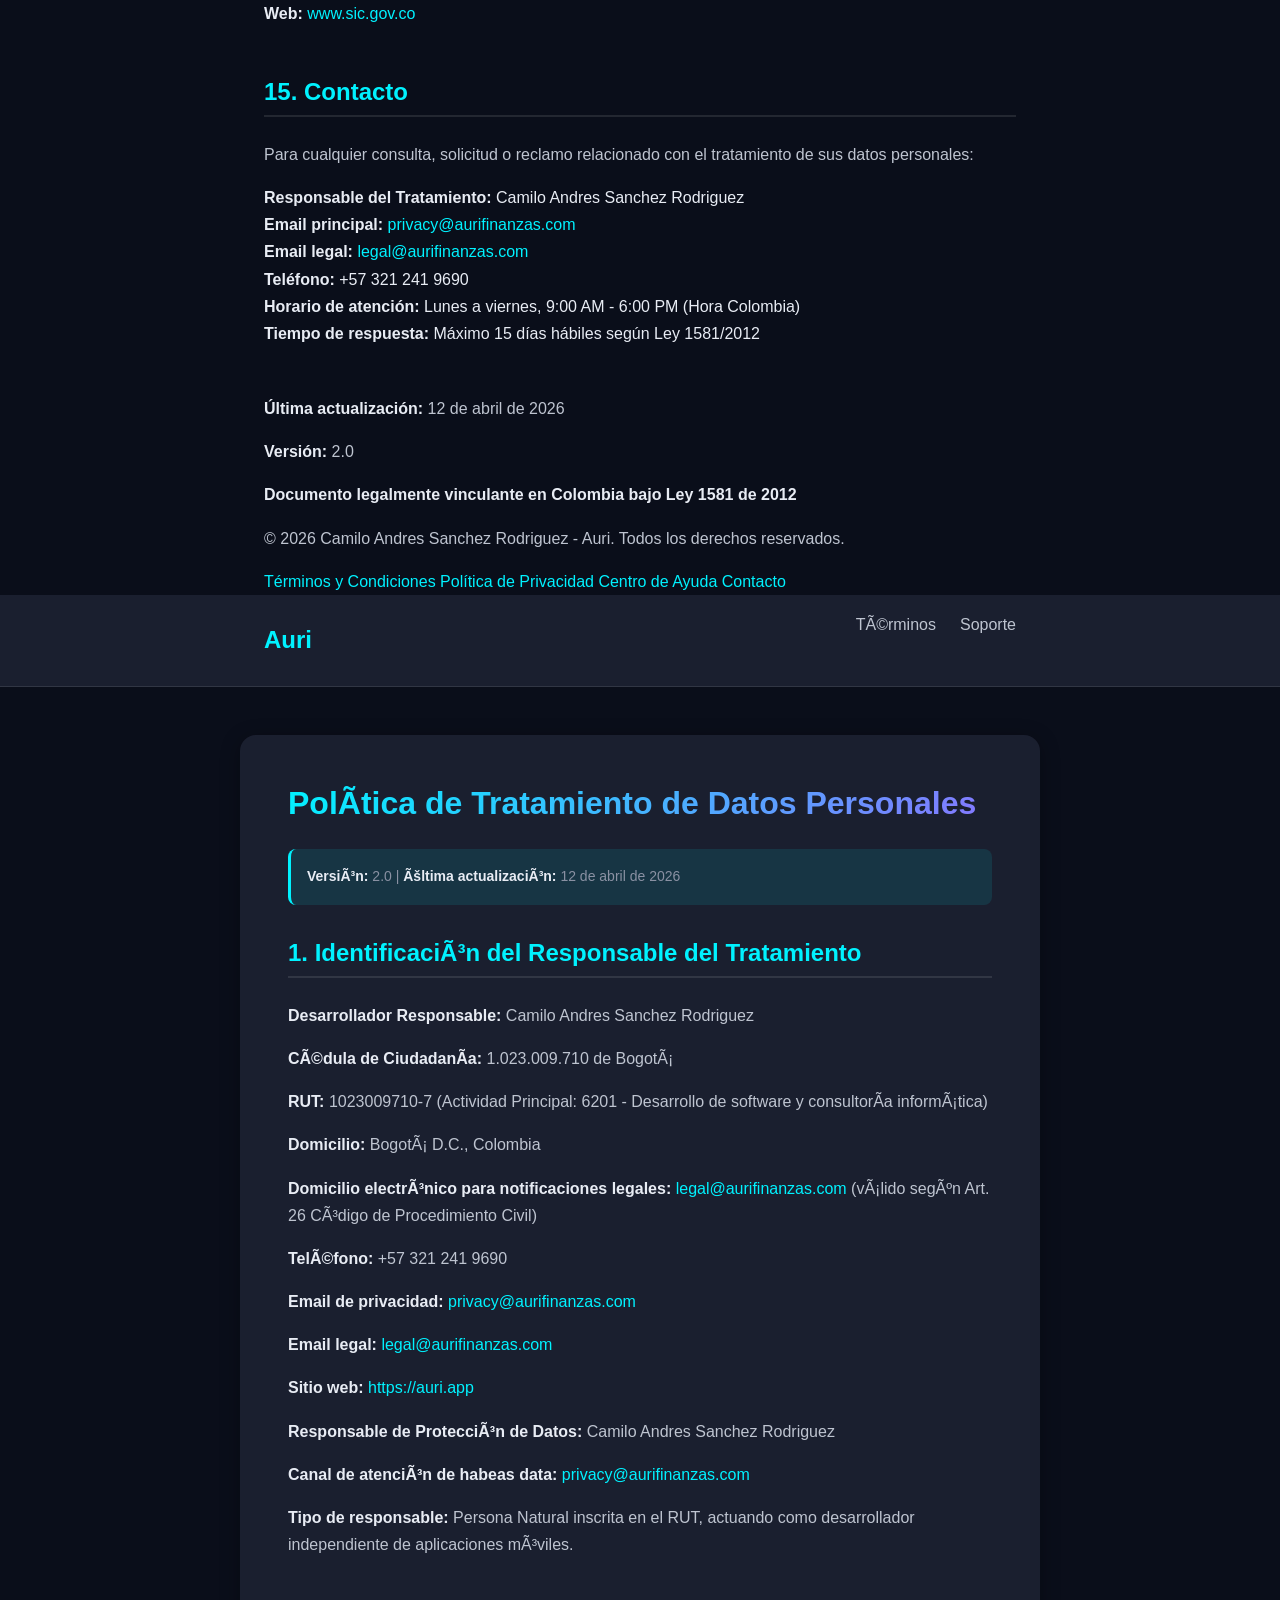
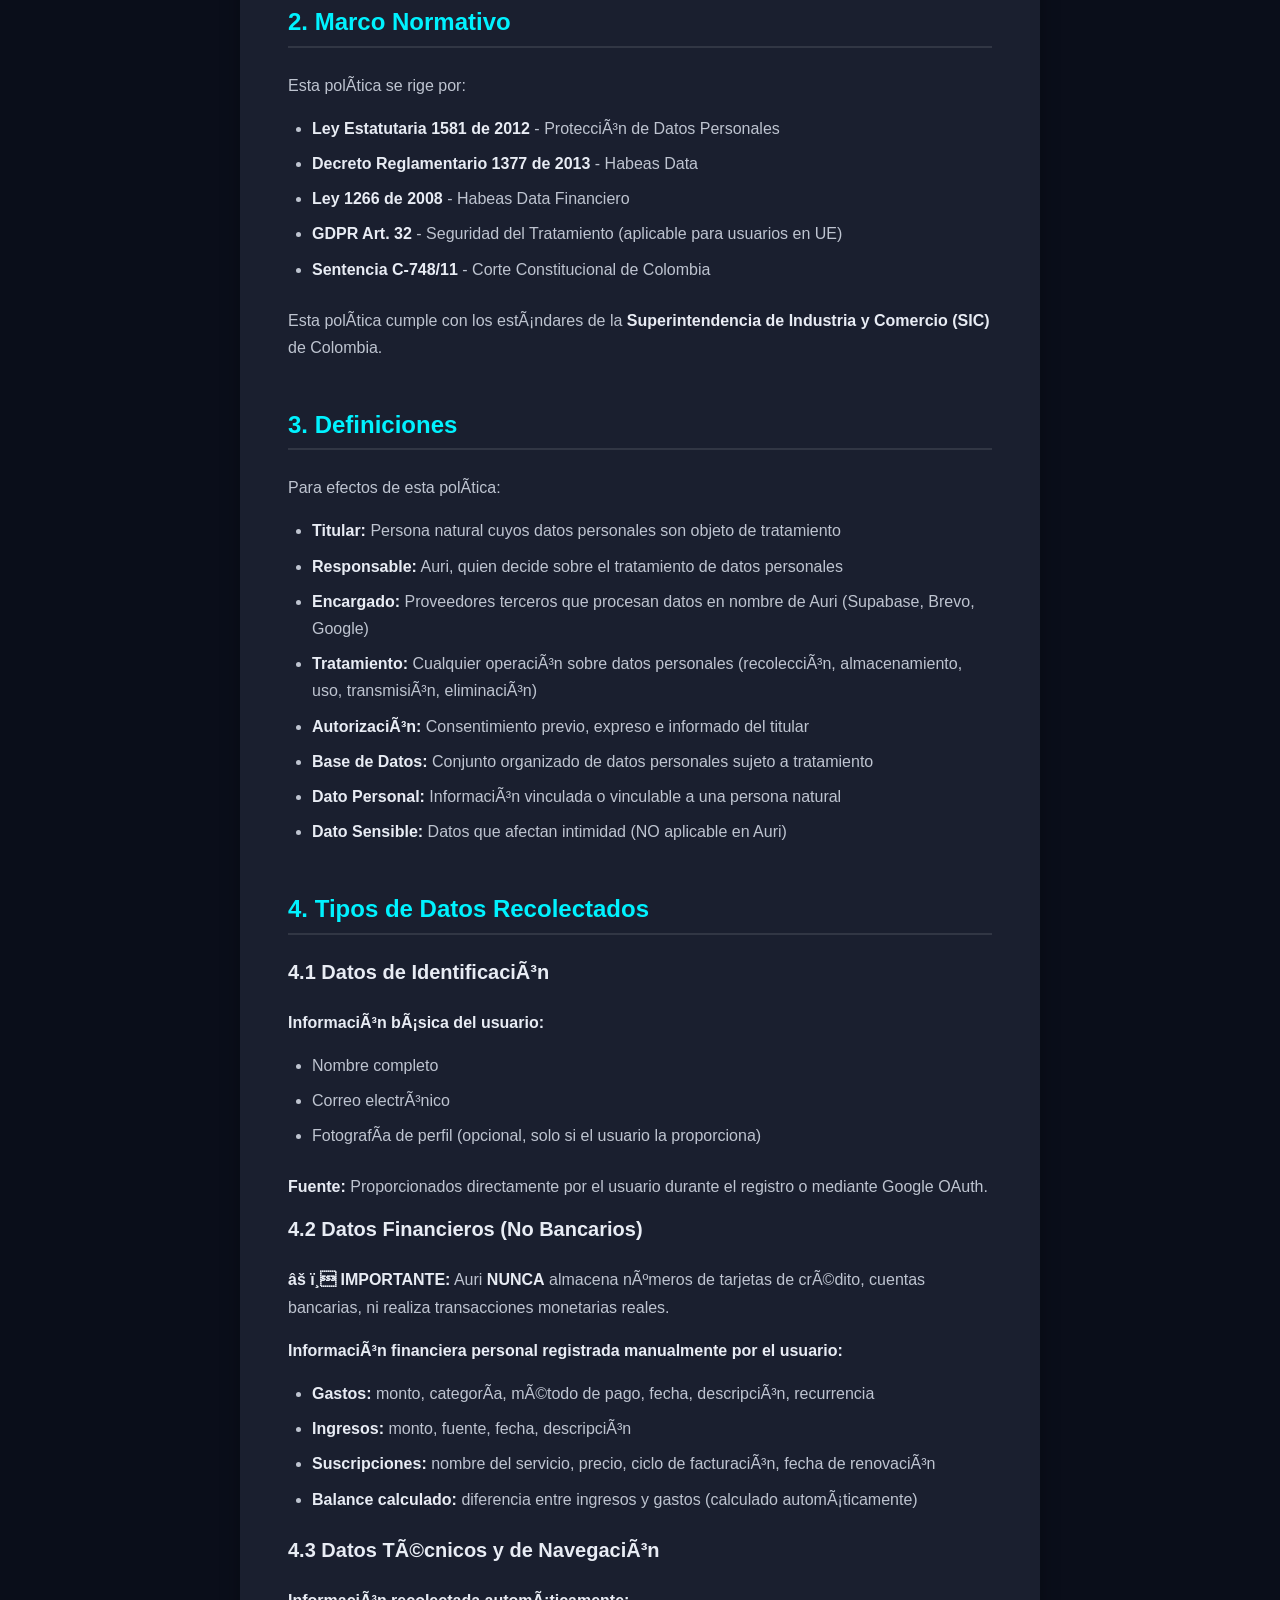
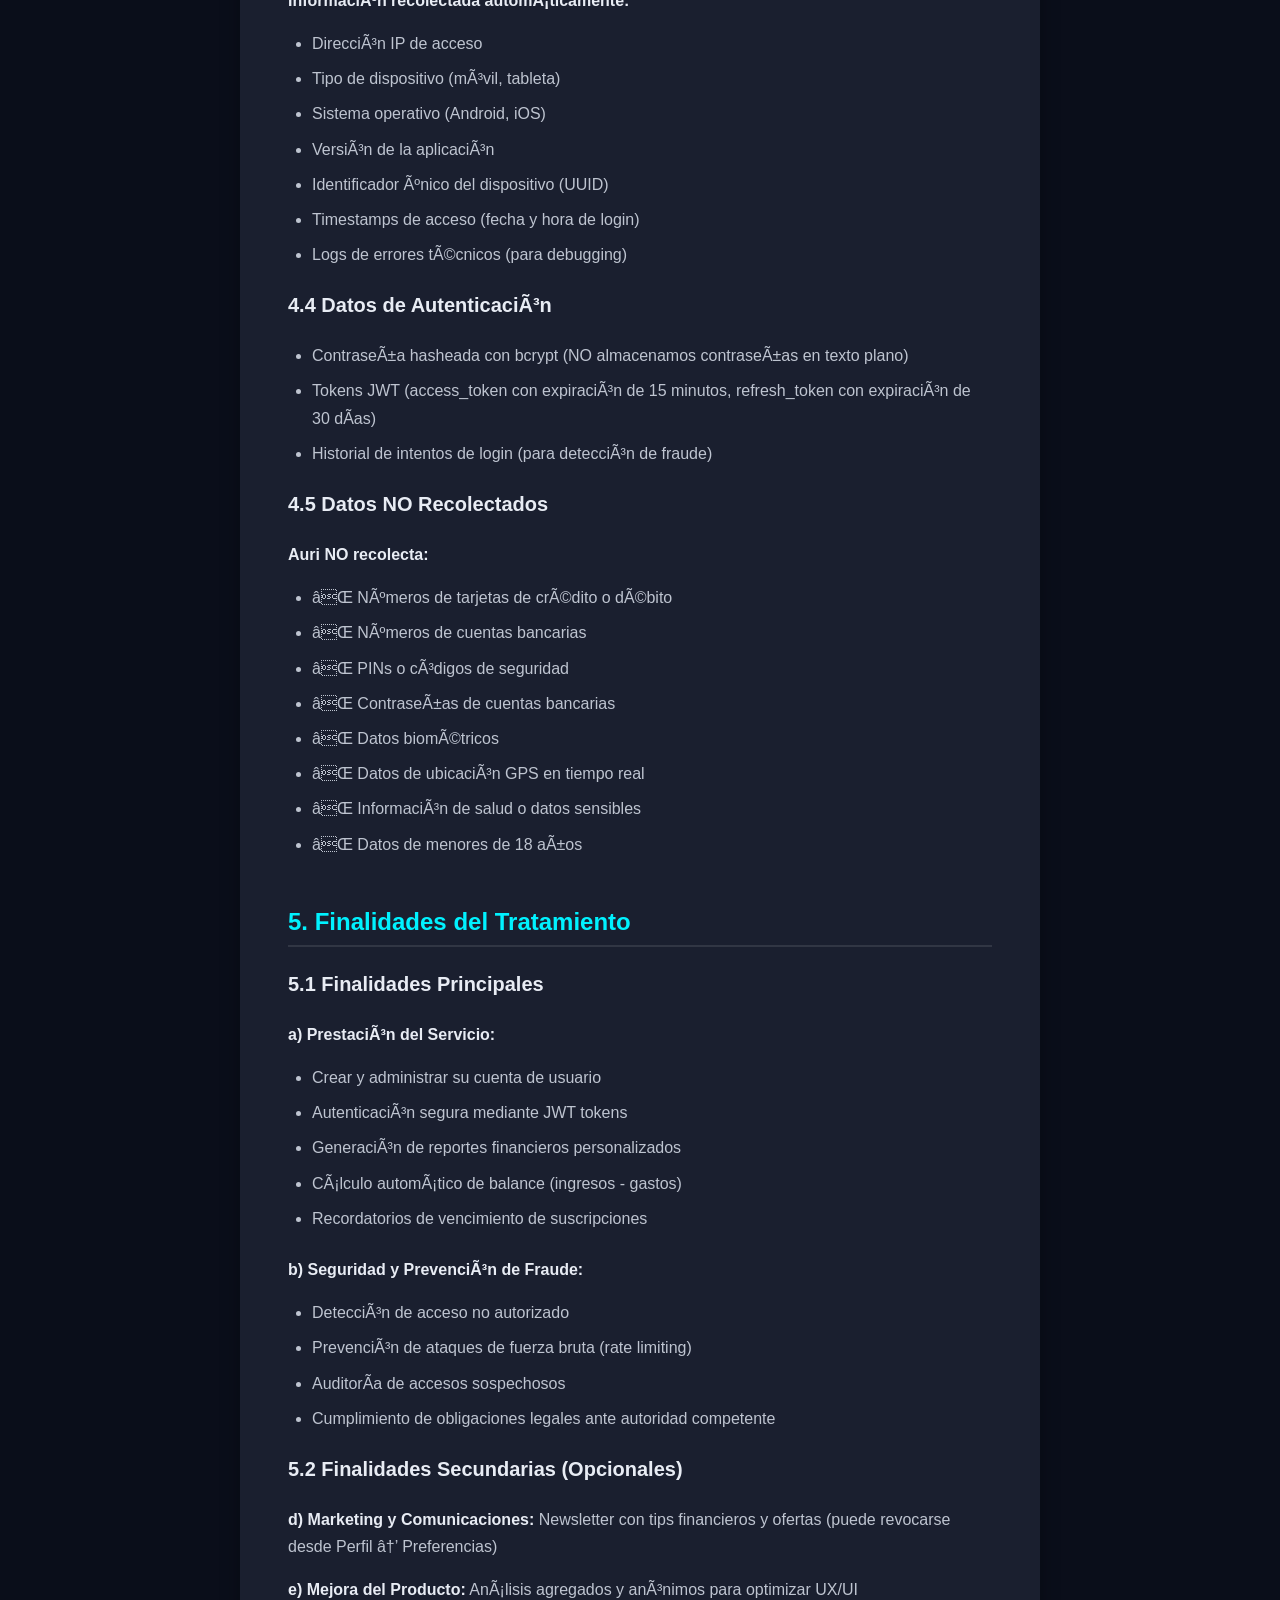
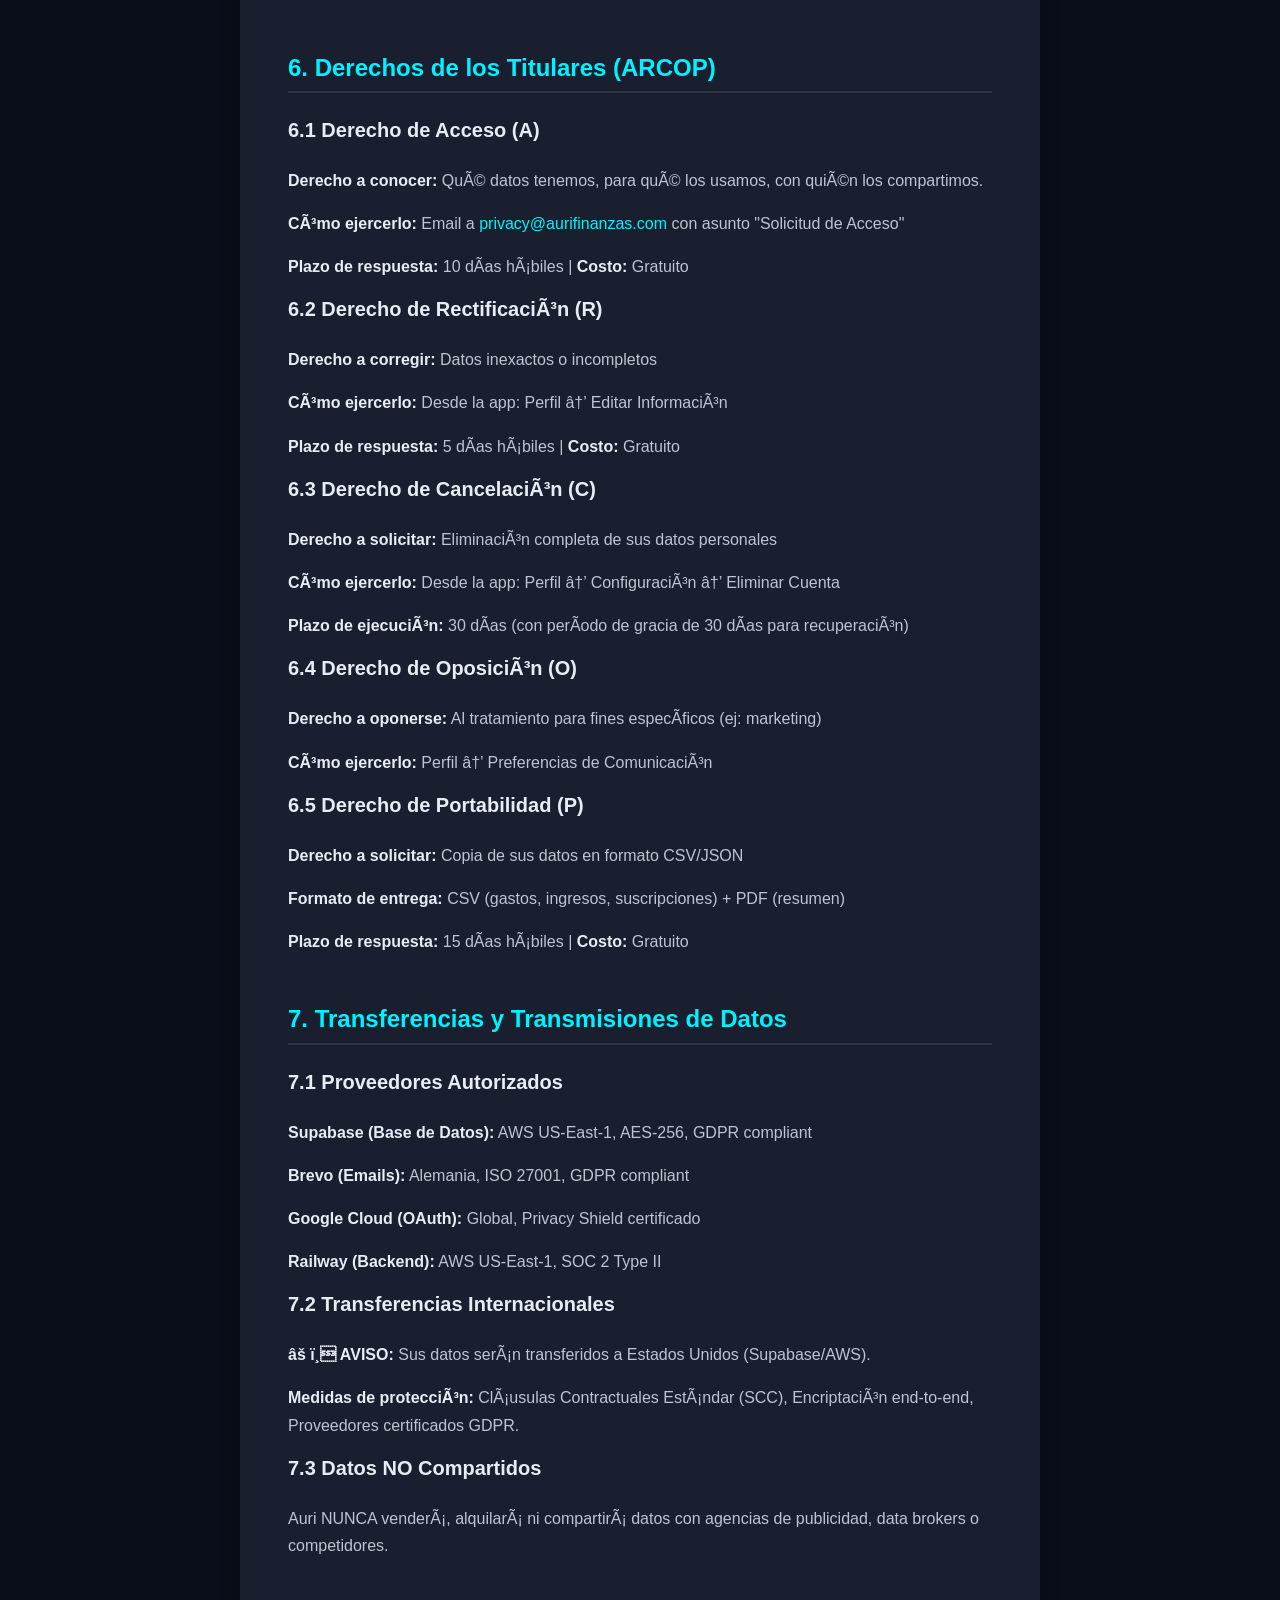
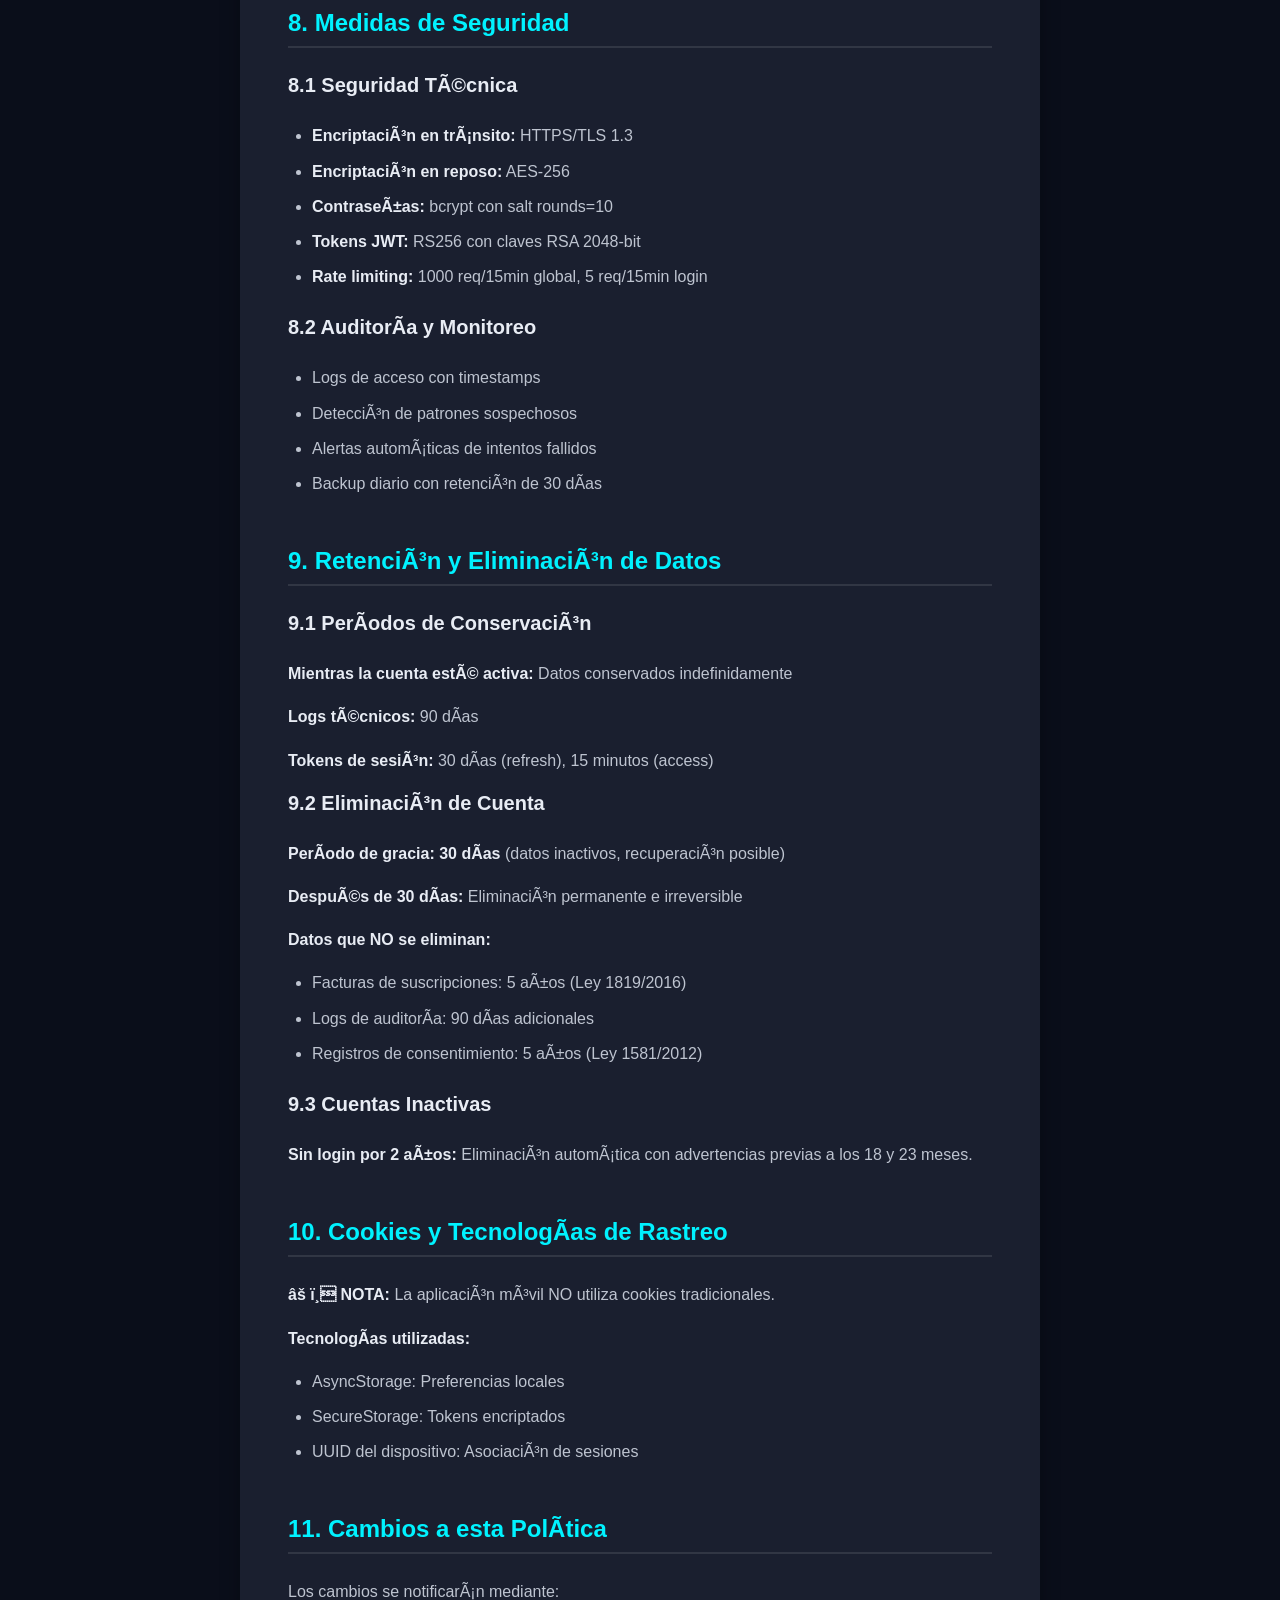
==== commit 05ff444d: "fix: Corregir codificación UTF-8 en documentos legales HTML - Regenerados privacy.html, terms.html y" ====
--- a/privacy.html
+++ b/privacy.html
@@ -1,4 +1,401 @@
 ﻿<!DOCTYPE html>
+<html lang="es-CO">
+<head>
+  <meta charset="UTF-8">
+  <meta name="viewport" content="width=device-width, initial-scale=1.0">
+  <title>Política de Privacidad - Auri</title>
+  <meta name="description" content="Política de Tratamiento de Datos Personales de Auri - Cumplimiento Ley 1581/2012">
+  <link rel="stylesheet" href="assets/styles.css">
+</head>
+<body>
+  <nav class="navbar">
+    <div class="container">
+      <a href="https://aurifinanzas.com" class="logo">Auri</a>
+      <div class="nav-links">
+        <a href="terms.html">Términos</a>
+        <a href="privacy.html" class="active">Privacidad</a>
+        <a href="support.html">Soporte</a>
+      </div>
+    </div>
+  </nav>
+
+  <main class="container">
+    <header class="page-header">
+      <h1>Política de Tratamiento de Datos Personales</h1>
+      <p class="metadata">
+        <strong>Última actualización:</strong> 12 de abril de 2026 |
+        <strong>Versión:</strong> 2.0
+      </p>
+    </header>
+
+    <section class="legal-section">
+      <h2>1. Identificación del Responsable del Tratamiento</h2>
+      <ul class="info-list">
+        <li><strong>Desarrollador Responsable:</strong> Camilo Andres Sanchez Rodriguez</li>
+        <li><strong>Cédula de Ciudadanía:</strong> 1.023.009.710 de Bogotá</li>
+        <li><strong>RUT:</strong> 1023009710-7 (Actividad Principal: 6201 - Desarrollo de software y consultoría informática)</li>
+        <li><strong>Domicilio:</strong> Bogotá D.C., Colombia</li>
+        <li><strong>Domicilio electrónico:</strong> <a href="mailto:legal@aurifinanzas.com">legal@aurifinanzas.com</a> (válido según Art. 26 Código de Procedimiento Civil)</li>
+        <li><strong>Teléfono:</strong> +57 321 241 9690</li>
+        <li><strong>Canal de Atención de Derechos:</strong> <a href="mailto:privacy@aurifinanzas.com">privacy@aurifinanzas.com</a></li>
+      </ul>
+    </section>
+
+    <section class="legal-section">
+      <h2>2. Objeto de la Política</h2>
+      <p>Esta Política de Tratamiento de Datos Personales regula la recolección, almacenamiento, uso, circulación y supresión de datos personales por parte de Auri, en cumplimiento de la <strong>Ley 1581 de 2012</strong> y el <strong>Decreto 1377 de 2013</strong>.</p>
+      <p>Auri es una aplicación móvil de <strong>registro y análisis personal de finanzas</strong>, diseñada para ayudar a personas naturales a gestionar sus ingresos, gastos, presupuestos y metas financieras.</p>
+    </section>
+
+    <section class="legal-section">
+      <h2>3. Datos Personales Recolectados</h2>
+      <h3>3.1 Datos de Registro y Cuenta</h3>
+      <ul>
+        <li>Nombre completo</li>
+        <li>Dirección de correo electrónico</li>
+        <li>Número de teléfono móvil (opcional)</li>
+        <li>Contraseña (almacenada con hash irreversible)</li>
+        <li>Método de registro (email, Google, Apple Sign-In, WhatsApp)</li>
+        <li>Fecha y hora de registro</li>
+        <li>Dirección IP de registro</li>
+        <li>Información del dispositivo (modelo, sistema operativo, versión de la app)</li>
+      </ul>
+
+      <h3>3.2 Datos Financieros Sensibles</h3>
+      <div class="warning-box">
+        <strong>⚠️ Datos sensibles según Ley 1581/2012:</strong>
+        <p>Los siguientes datos son considerados sensibles y su tratamiento requiere consentimiento <strong>expreso e informado</strong> del usuario:</p>
+      </div>
+      <ul>
+        <li><strong>Ingresos mensuales:</strong> Monto, fuente, frecuencia, fechas de cobro</li>
+        <li><strong>Gastos y transacciones:</strong> Monto, categoría, subcategoría, descripción, fecha, método de pago</li>
+        <li><strong>Deudas y obligaciones:</strong> Tipo, monto total, saldo pendiente, cuotas, intereses</li>
+        <li><strong>Presupuestos:</strong> Categorías presupuestadas, límites de gasto, períodos</li>
+        <li><strong>Metas financieras:</strong> Objetivo, monto meta, fecha objetivo</li>
+        <li><strong>Métodos de pago:</strong> Últimos 4 dígitos de tarjetas (nunca número completo)</li>
+        <li><strong>Patrones de comportamiento financiero:</strong> Frecuencia de gastos, categorías frecuentes, tendencias</li>
+      </ul>
+
+      <h3>3.3 Datos de Uso y Actividad</h3>
+      <ul>
+        <li>Interacciones con la aplicación (pantallas visitadas, funciones usadas)</li>
+        <li>Frecuencia y duración de sesiones</li>
+        <li>Errores técnicos y crashes (logs técnicos anonimizados)</li>
+        <li>Preferencias de configuración (idioma, moneda, notificaciones)</li>
+      </ul>
+    </section>
+
+    <section class="legal-section">
+      <h2>4. Finalidad del Tratamiento de Datos</h2>
+      <h3>4.1 Finalidades Principales</h3>
+      <ul>
+        <li><strong>Registro y autenticación:</strong> Crear y mantener cuenta de usuario</li>
+        <li><strong>Funcionalidad de la app:</strong> Permitir registro de ingresos, gastos, presupuestos y metas</li>
+        <li><strong>Clasificación automática:</strong> Usar IA para categorizar transacciones según descripción</li>
+        <li><strong>Análisis y reportes:</strong> Generar gráficos, estadísticas y proyecciones personales</li>
+        <li><strong>Alertas y notificaciones:</strong> Enviar recordatorios de presupuestos, vencimientos, metas</li>
+        <li><strong>Sincronización:</strong> Almacenar datos en la nube para múltiples dispositivos</li>
+      </ul>
+
+      <h3>4.2 Finalidades Secundarias</h3>
+      <ul>
+        <li>Mejorar y desarrollar nuevas funcionalidades (análisis agregado anonimizado)</li>
+        <li>Soporte técnico y atención al usuario</li>
+        <li>Prevención de fraude y seguridad de la cuenta</li>
+        <li>Cumplimiento de obligaciones legales y requerimientos judiciales</li>
+      </ul>
+
+      <h3>4.3 Uso de Inteligencia Artificial</h3>
+      <div class="warning-box">
+        <strong>🤖 Clasificación automática con IA:</strong>
+        <p>Auri utiliza modelos de Inteligencia Artificial para clasificar automáticamente transacciones basándose en la descripción ingresada por el usuario.</p>
+        <ul>
+          <li><strong>Funcionamiento:</strong> El modelo analiza el texto de la descripción y sugiere una categoría probable.</li>
+          <li><strong>Limitaciones:</strong> La clasificación puede ser incorrecta. El usuario debe verificar y corregir si es necesario.</li>
+          <li><strong>Responsabilidad:</strong> Auri no es responsable por errores de clasificación automática.</li>
+          <li><strong>Datos de entrenamiento:</strong> Los modelos se entrenan con datos agregados y anonimizados de transacciones (nunca con datos personales identificables).</li>
+        </ul>
+      </div>
+    </section>
+
+    <section class="legal-section">
+      <h2>5. Base Legal del Tratamiento</h2>
+      <p>El tratamiento de datos personales se fundamenta en:</p>
+      <ul>
+        <li><strong>Consentimiento informado y expreso:</strong> El usuario acepta esta política y autoriza el tratamiento al registrarse.</li>
+        <li><strong>Ejecución de contrato:</strong> El tratamiento es necesario para prestar el servicio solicitado por el usuario.</li>
+        <li><strong>Interés legítimo:</strong> Mejora del servicio, seguridad, prevención de fraude.</li>
+        <li><strong>Obligación legal:</strong> Cumplimiento de normatividad aplicable cuando sea requerido.</li>
+      </ul>
+    </section>
+
+    <section class="legal-section">
+      <h2>6. Almacenamiento y Seguridad</h2>
+      <h3>6.1 Ubicación de los Datos</h3>
+      <ul>
+        <li><strong>Infraestructura:</strong> AWS (Amazon Web Services) en región us-east-1 (Norte de Virginia, EE.UU.)</li>
+        <li><strong>Base de datos:</strong> PostgreSQL con cifrado en reposo (AES-256)</li>
+        <li><strong>Respaldo:</strong> Copias de seguridad diarias con retención de 30 días</li>
+      </ul>
+
+      <h3>6.2 Medidas de Seguridad</h3>
+      <ul>
+        <li><strong>Cifrado:</strong> TLS 1.3 para comunicaciones, AES-256 para almacenamiento</li>
+        <li><strong>Autenticación:</strong> Sistema de sesiones seguro con tokens JWT</li>
+        <li><strong>Contraseñas:</strong> Hash con bcrypt (nunca almacenadas en texto plano)</li>
+        <li><strong>Acceso restringido:</strong> Solo personal autorizado con autenticación multifactor</li>
+        <li><strong>Auditoría:</strong> Logs de acceso y modificaciones de datos sensibles</li>
+        <li><strong>Prevención XSS/SQL Injection:</strong> Validación y sanitización de entradas</li>
+      </ul>
+
+      <h3>6.3 Transferencia Internacional de Datos</h3>
+      <div class="warning-box">
+        <strong>🌍 Transferencia a Estados Unidos:</strong>
+        <p>Sus datos son almacenados en servidores de AWS en Estados Unidos. Esta transferencia se realiza bajo:</p>
+        <ul>
+          <li>Su consentimiento informado y expreso (aceptación de esta política)</li>
+          <li>Medidas de seguridad técnicas y organizativas adecuadas</li>
+          <li>Contratos de procesamiento de datos con AWS (cláusulas estándar)</li>
+        </ul>
+        <p>Si no acepta esta transferencia, no podrá usar el servicio.</p>
+      </div>
+    </section>
+
+    <section class="legal-section">
+      <h2>7. Tiempo de Retención de Datos</h2>
+      <table class="retention-table">
+        <thead>
+          <tr>
+            <th>Tipo de Dato</th>
+            <th>Tiempo de Retención</th>
+            <th>Justificación</th>
+          </tr>
+        </thead>
+        <tbody>
+          <tr>
+            <td>Datos de cuenta activa</td>
+            <td>Mientras la cuenta esté activa</td>
+            <td>Necesario para prestar el servicio</td>
+          </tr>
+          <tr>
+            <td>Datos financieros</td>
+            <td>Mientras la cuenta esté activa</td>
+            <td>Funcionalidad principal de la app</td>
+          </tr>
+          <tr>
+            <td>Logs de actividad</td>
+            <td>90 días</td>
+            <td>Seguridad y soporte técnico</td>
+          </tr>
+          <tr>
+            <td>Datos después de eliminación</td>
+            <td>30 días (respaldos)</td>
+            <td>Recuperación ante errores</td>
+          </tr>
+          <tr>
+            <td>Datos agregados anonimizados</td>
+            <td>Indefinido</td>
+            <td>Mejora del servicio (no identificables)</td>
+          </tr>
+        </tbody>
+      </table>
+    </section>
+
+    <section class="legal-section">
+      <h2>8. Derechos del Titular (Habeas Data)</h2>
+      <p>Como titular de datos personales, usted tiene derecho a:</p>
+      <h3>8.1 Derechos ARCOP</h3>
+      <ul>
+        <li><strong>Acceder:</strong> Conocer qué datos tenemos sobre usted y cómo los usamos</li>
+        <li><strong>Rectificar:</strong> Corregir datos inexactos o desactualizados</li>
+        <li><strong>Cancelar:</strong> Solicitar eliminación de datos cuando sean excesivos o innecesarios</li>
+        <li><strong>Oponerse:</strong> Oponerse al tratamiento de sus datos por motivos legítimos</li>
+        <li><strong>Portabilidad:</strong> Obtener copia de sus datos en formato estructurado (JSON/CSV)</li>
+      </ul>
+
+      <h3>8.2 Cómo Ejercer sus Derechos</h3>
+      <ol>
+        <li><strong>Dentro de la app:</strong>
+          <ul>
+            <li>Configuración → Privacidad y Datos</li>
+            <li>Exportar datos (portabilidad)</li>
+            <li>Eliminar cuenta (supresión)</li>
+          </ul>
+        </li>
+        <li><strong>Por correo electrónico:</strong>
+          <ul>
+            <li>Enviar solicitud a: <a href="mailto:privacy@aurifinanzas.com">privacy@aurifinanzas.com</a></li>
+            <li>Asunto: "SOLICITUD HABEAS DATA - [Derecho que desea ejercer]"</li>
+            <li>Incluir: Nombre completo, email registrado, descripción de la solicitud</li>
+            <li><strong>Plazo de respuesta:</strong> Máximo 15 días hábiles (Ley 1581/2012)</li>
+          </ul>
+        </li>
+      </ol>
+
+      <h3>8.3 Eliminación de Cuenta</h3>
+      <p>Al eliminar su cuenta:</p>
+      <ul>
+        <li>Todos sus datos personales y financieros serán eliminados de la base de datos principal</li>
+        <li>Los respaldos se eliminarán automáticamente después de 30 días</li>
+        <li>Datos anonimizados agregados pueden persistir (no permiten identificación)</li>
+        <li><strong>Este proceso es irreversible</strong></li>
+      </ul>
+    </section>
+
+    <section class="legal-section">
+      <h2>9. Compartición de Datos con Terceros</h2>
+      <h3>9.1 Servicios de Terceros Utilizados</h3>
+      <table class="third-party-table">
+        <thead>
+          <tr>
+            <th>Servicio</th>
+            <th>Proveedor</th>
+            <th>Datos Compartidos</th>
+            <th>Finalidad</th>
+          </tr>
+        </thead>
+        <tbody>
+          <tr>
+            <td>Infraestructura</td>
+            <td>AWS</td>
+            <td>Todos los datos almacenados</td>
+            <td>Hosting y almacenamiento</td>
+          </tr>
+          <tr>
+            <td>Autenticación</td>
+            <td>Google, Apple</td>
+            <td>Nombre, email, ID único</td>
+            <td>Sign-In con cuenta externa</td>
+          </tr>
+          <tr>
+            <td>Mensajería (futuro)</td>
+            <td>WhatsApp Business</td>
+            <td>Teléfono, nombre</td>
+            <td>Notificaciones vía WhatsApp</td>
+          </tr>
+          <tr>
+            <td>Analítica</td>
+            <td>Ninguno actualmente</td>
+            <td>N/A</td>
+            <td>N/A</td>
+          </tr>
+          <tr>
+            <td>Pagos</td>
+            <td>Stripe</td>
+            <td>Email, datos de pago</td>
+            <td>Procesamiento de suscripciones</td>
+          </tr>
+        </tbody>
+      </table>
+
+      <h3>9.2 No Venta de Datos</h3>
+      <div class="warning-box" style="background-color: #e8f5e9; border-left-color: #4caf50;">
+        <strong>✅ Compromiso de No Venta:</strong>
+        <p><strong>Auri NUNCA vende, alquila ni comercializa sus datos personales a terceros.</strong></p>
+        <p>Sus datos financieros son estrictamente personales y confidenciales.</p>
+      </div>
+    </section>
+
+    <section class="legal-section">
+      <h2>10. Cookies y Tecnologías de Rastreo</h2>
+      <p>La aplicación móvil NO utiliza cookies. Sin embargo, utilizamos:</p>
+      <ul>
+        <li><strong>Tokens de sesión:</strong> Para mantener autenticación mientras usa la app</li>
+        <li><strong>Almacenamiento local:</strong> Para preferencias de configuración (idioma, moneda)</li>
+        <li><strong>Identificadores de dispositivo:</strong> Para seguridad y prevención de fraude</li>
+      </ul>
+      <p><strong>Nota:</strong> El sitio web legal (aurifinanzas.com) no utiliza cookies de rastreo ni analítica de terceros.</p>
+    </section>
+
+    <section class="legal-section">
+      <h2>11. Derechos de Menores de Edad</h2>
+      <div class="warning-box">
+        <strong>🚫 Restricción de Edad:</strong>
+        <p>Auri está dirigida exclusivamente a personas mayores de 18 años.</p>
+        <ul>
+          <li>No recolectamos conscientemente datos de menores de edad</li>
+          <li>Si detectamos cuenta de menor, será eliminada inmediatamente</li>
+          <li>Si es padre/tutor y cree que su hijo registró cuenta, contacte: <a href="mailto:privacy@aurifinanzas.com">privacy@aurifinanzas.com</a></li>
+        </ul>
+      </div>
+    </section>
+
+    <section class="legal-section">
+      <h2>12. Cambios a esta Política</h2>
+      <p>Nos reservamos el derecho de modificar esta Política de Privacidad para:</p>
+      <ul>
+        <li>Cumplir con cambios en la normatividad aplicable</li>
+        <li>Reflejar nuevas funcionalidades o servicios</li>
+        <li>Mejorar la claridad y transparencia</li>
+      </ul>
+      <h3>Notificación de Cambios</h3>
+      <ul>
+        <li><strong>Cambios menores:</strong> Actualización de versión, notificación en la app</li>
+        <li><strong>Cambios sustanciales:</strong> Notificación por email y solicitud de nuevo consentimiento</li>
+        <li>La <strong>última fecha de actualización</strong> siempre estará visible en la parte superior</li>
+        <li>El uso continuado de la app después de cambios implica aceptación</li>
+      </ul>
+    </section>
+
+    <section class="legal-section">
+      <h2>13. Marco Legal Aplicable</h2>
+      <ul>
+        <li><strong>Ley 1581 de 2012:</strong> Protección de Datos Personales (Colombia)</li>
+        <li><strong>Decreto 1377 de 2013:</strong> Régimen de Protección de Datos Personales</li>
+        <li><strong>Ley 1273 de 2009:</strong> Delitos Informáticos</li>
+        <li><strong>Sentencia C-748/11:</strong> Jurisprudencia sobre habeas data</li>
+        <li><strong>Circular Externa 002 de 2015 SIC:</strong> Protección de datos en el sector financiero</li>
+      </ul>
+    </section>
+
+    <section class="legal-section">
+      <h2>14. Autoridad de Control</h2>
+      <p>Si considera que sus derechos han sido vulnerados, puede presentar queja ante:</p>
+      <div class="contact-box">
+        <strong>Superintendencia de Industria y Comercio (SIC)</strong><br>
+        Delegatura de Protección de Datos Personales<br>
+        <strong>Dirección:</strong> Carrera 13 No. 27-00, pisos 1 y 3, Bogotá D.C.<br>
+        <strong>Teléfono:</strong> (+57) 601 587 0000<br>
+        <strong>Línea gratuita:</strong> 018000 910165<br>
+        <strong>Email:</strong> <a href="mailto:protecciondedatos@sic.gov.co">protecciondedatos@sic.gov.co</a><br>
+        <strong>Web:</strong> <a href="https://www.sic.gov.co" target="_blank">www.sic.gov.co</a>
+      </div>
+    </section>
+
+    <section class="legal-section">
+      <h2>15. Contacto</h2>
+      <p>Para cualquier consulta, solicitud o reclamo relacionado con el tratamiento de sus datos personales:</p>
+      <div class="contact-box">
+        <strong>Responsable del Tratamiento:</strong> Camilo Andres Sanchez Rodriguez<br>
+        <strong>Email principal:</strong> <a href="mailto:privacy@aurifinanzas.com">privacy@aurifinanzas.com</a><br>
+        <strong>Email legal:</strong> <a href="mailto:legal@aurifinanzas.com">legal@aurifinanzas.com</a><br>
+        <strong>Teléfono:</strong> +57 321 241 9690<br>
+        <strong>Horario de atención:</strong> Lunes a viernes, 9:00 AM - 6:00 PM (Hora Colombia)<br>
+        <strong>Tiempo de respuesta:</strong> Máximo 15 días hábiles según Ley 1581/2012
+      </div>
+    </section>
+
+    <div class="footer-note">
+      <p><strong>Última actualización:</strong> 12 de abril de 2026</p>
+      <p><strong>Versión:</strong> 2.0</p>
+      <p><strong>Documento legalmente vinculante en Colombia bajo Ley 1581 de 2012</strong></p>
+    </div>
+  </main>
+
+  <footer class="footer">
+    <div class="container">
+      <p>&copy; 2026 Camilo Andres Sanchez Rodriguez - Auri. Todos los derechos reservados.</p>
+      <div class="footer-links">
+        <a href="terms.html">Términos y Condiciones</a>
+        <a href="privacy.html">Política de Privacidad</a>
+        <a href="support.html">Centro de Ayuda</a>
+        <a href="mailto:soporte@aurifinanzas.com">Contacto</a>
+      </div>
+    </div>
+  </footer>
+</body>
+</html>
+<!DOCTYPE html>
 <html lang="es-CO">
 <head>
   <meta charset="UTF-8">
